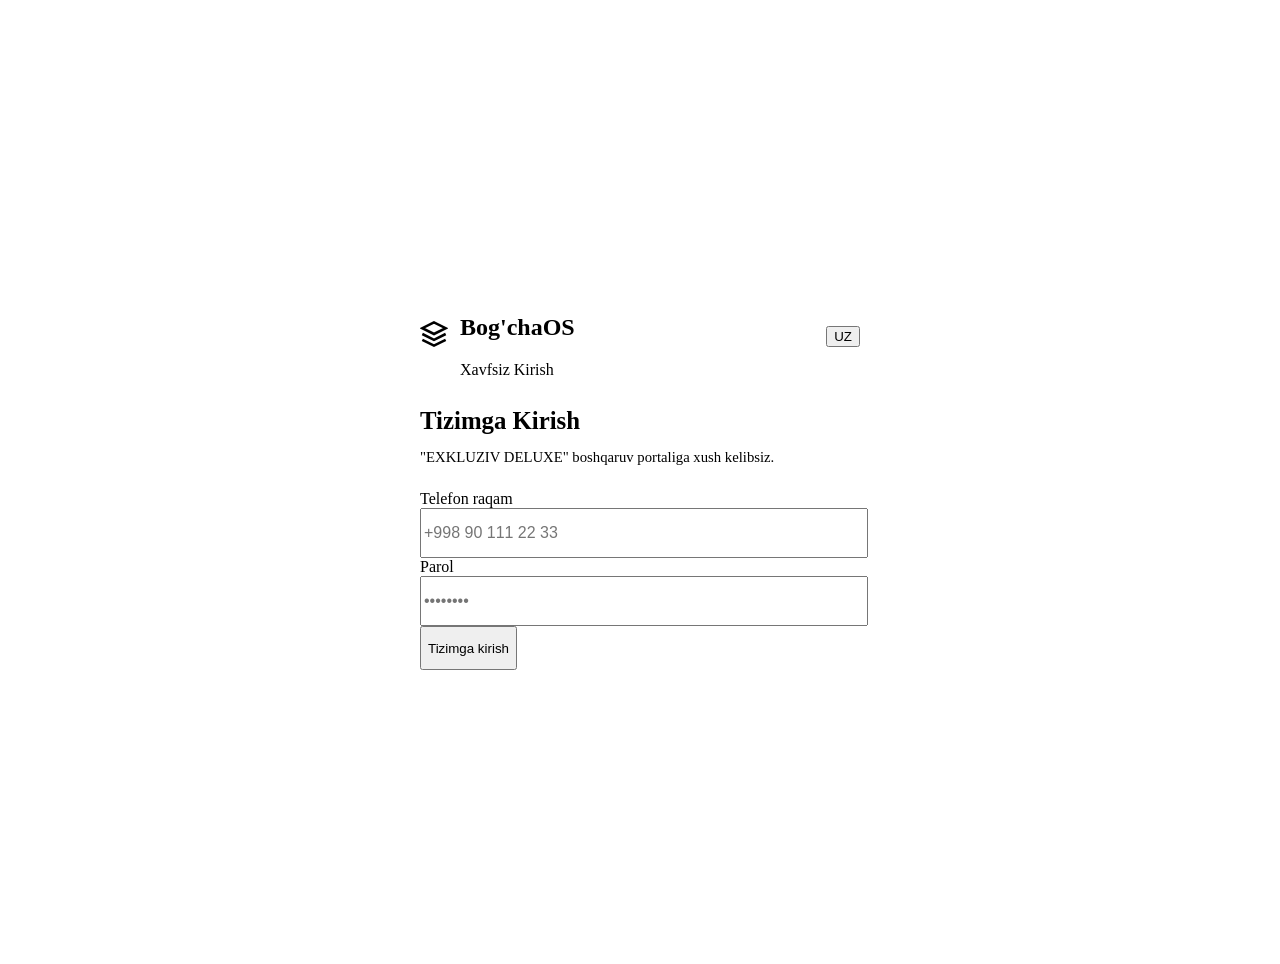
==== frontend/login.html @ 359c0be7 "Deploy to Render: serve dashboard from the API, same-origin API base Co-Authored-By: Claude Opus 5.5" ====
<!DOCTYPE html>
<html lang="uz" data-theme="light">
<head>
  <meta charset="UTF-8">
  <meta name="viewport" content="width=device-width, initial-scale=1.0">
  <title>Kirish — Bog'chaOS Enterprise</title>
  <link rel="preconnect" href="https://fonts.googleapis.com">
  <link rel="preconnect" href="https://fonts.gstatic.com" crossorigin>
  <link href="https://fonts.googleapis.com/css2?family=Golos+Text:wght@400;500;600;700&display=swap" rel="stylesheet">
  <link rel="stylesheet" href="styles.css?v=20261029e">
  <script>try { const t = localStorage.getItem('bogcha_theme'); if (t) document.documentElement.setAttribute('data-theme', t); } catch (e) {}</script>
  <style>
    .auth-page {
      min-height: 100vh;
      min-height: 100dvh;
      display: flex;
      align-items: center;
      justify-content: center;
      padding: 24px 16px;
      background: var(--bg-app);
    }
    .auth-card {
      width: 100%;
      max-width: 440px;
      background: var(--bg-card);
      border: 1px solid var(--border-subtle);
      border-radius: var(--radius-xl);
      padding: 36px 32px;
      box-shadow: var(--shadow-md);
      animation: fadeIn 0.3s ease;
    }
    .auth-logo {
      display: flex;
      align-items: center;
      gap: 12px;
      margin-bottom: 28px;
    }
    .auth-logo .logo-text h2 { color: var(--text-primary); }
    .auth-logo .logo-text h2 span { color: var(--text-secondary); }
    .auth-logo .badge-saas { color: var(--text-secondary); }
    .auth-header {
      margin-bottom: 24px;
    }
    .auth-header h1 {
      font-size: 1.55rem;
      margin-bottom: 6px;
    }
    .auth-header p {
      color: var(--text-secondary);
      font-size: 0.92rem;
    }
    .auth-page .custom-input { width: 100%; min-height: 44px; font-size: 16px; }
    .auth-page .btn { justify-content: center; min-height: 44px; }
  </style>
</head>
<body class="auth-page">

  <div class="auth-card">
    <div class="auth-logo">
      <div class="logo-icon">
        <svg width="28" height="28" viewBox="0 0 24 24" fill="none" stroke="currentColor" stroke-width="2.2">
          <path d="M12 2L2 7l10 5 10-5-10-5zM2 17l10 5 10-5M2 12l10 5 10-5"/>
        </svg>
      </div>
      <div class="logo-text">
        <h2>Bog'cha<span>OS</span></h2>
        <span class="badge-saas" data-i18n="login.secureAccess">Xavfsiz Kirish</span>
      </div>
      <button class="icon-button lang-toggle" id="langToggle" title="Tilni almashtirish" data-i18n-title="topbar.lang.title" style="margin-left:auto;">
        <span id="langToggleLabel">UZ</span>
      </button>
    </div>

    <div class="auth-header">
      <h1 data-i18n="login.heading">Tizimga Kirish</h1>
      <p id="authSubtitle" data-i18n="login.subtitle">"EXKLUZIV DELUXE" boshqaruv portaliga xush kelibsiz.</p>
    </div>

    <form id="passwordLoginForm" onsubmit="handlePasswordLogin(event)">
      <div class="form-group">
        <label for="loginPhone" data-i18n="login.phoneLabel">Telefon raqam</label>
        <input type="tel" id="loginPhone" required class="custom-input" placeholder="+998 90 111 22 33" autocomplete="username">
      </div>

      <div class="form-group">
        <label for="loginPassword" data-i18n="login.passwordLabel">Parol</label>
        <input type="password" id="loginPassword" required class="custom-input" placeholder="••••••••" autocomplete="current-password">
      </div>

      <button type="submit" class="btn btn-primary w-100 mt-4" id="loginSubmitBtn" data-i18n="login.submit">
        Tizimga kirish
      </button>
    </form>

  </div>

  <div class="toast-container" id="toastContainer"></div>

  <script src="i18n.js?v=20261029e"></script>
  <script>
    const API_BASE = location.port === '4321' || location.protocol === 'file:' ? 'http://127.0.0.1:8000/api/v1' : '/api/v1';

    async function handlePasswordLogin(e) {
      e.preventDefault();
      const phone = document.getElementById('loginPhone').value.trim();
      const password = document.getElementById('loginPassword').value.trim();
      const btn = document.getElementById('loginSubmitBtn');
      btn.innerText = t('login.checking');

      try {
        const res = await fetch(`${API_BASE}/auth/login`, {
          method: 'POST',
          headers: { 'Content-Type': 'application/json' },
          body: JSON.stringify({ phone, password })
        });
        const data = await res.json();

        if (res.ok && data.success) {
          localStorage.setItem('bogcha_user', JSON.stringify(data.user));
          localStorage.setItem('bogcha_token', data.token);
          showToast(t('login.welcome', { name: data.user.name }), 'success');
          setTimeout(() => {
            window.location.href = `index.html?t=${Date.now()}`;
          }, 800);
        } else {
          showToast(data.detail || t('login.failed'), 'warning');
          btn.innerText = t('login.submit');
        }
      } catch (err) {
        showToast(t('login.networkError'), 'warning');
        btn.innerText = t('login.submit');
      }
    }

    function showToast(message, type = 'info') {
      const container = document.getElementById('toastContainer');
      const toast = document.createElement('div');
      toast.className = `toast toast-${type}`;
      const text = document.createElement('span');
      text.textContent = message;
      toast.appendChild(text);
      container.appendChild(toast);
      setTimeout(() => toast.remove(), 4000);
    }

    function updateLangToggleLabel() {
      const label = document.getElementById('langToggleLabel');
      if (label) label.textContent = getLang() === 'uz' ? 'RU' : 'UZ';
    }

    document.addEventListener('DOMContentLoaded', () => {
      applyTranslations(document);
      updateLangToggleLabel();
      document.getElementById('langToggle')?.addEventListener('click', () => {
        setLang(getLang() === 'uz' ? 'ru' : 'uz');
        applyTranslations(document);
        updateLangToggleLabel();
      });
    });
  </script>
</body>
</html>
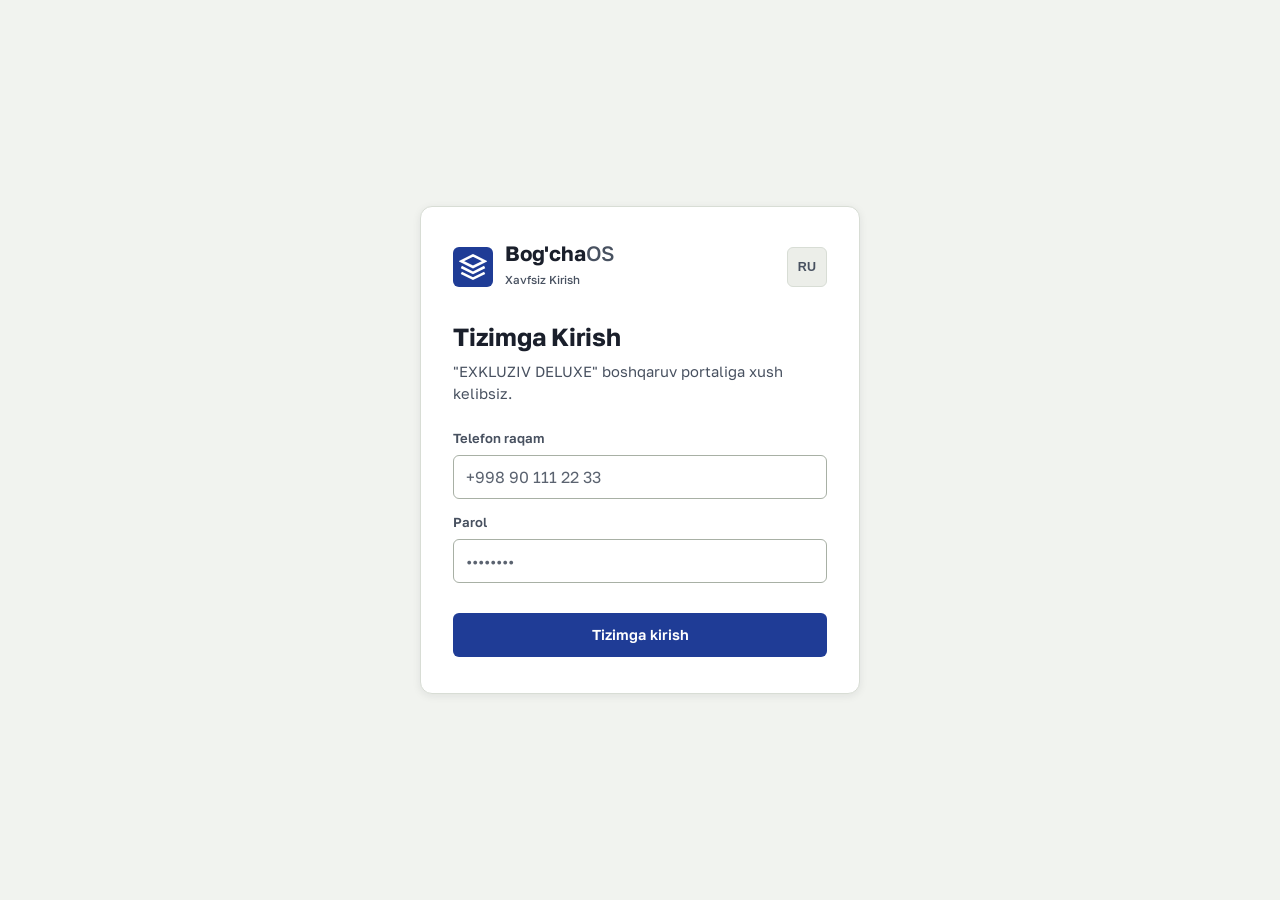
==== commit 64ee0d11: "Bring in upstream: super admin can delete a group (code only, no database backup) Co-Authored-By: Cl" ====
--- a/frontend/login.html
+++ b/frontend/login.html
@@ -7,7 +7,7 @@
   <link rel="preconnect" href="https://fonts.googleapis.com">
   <link rel="preconnect" href="https://fonts.gstatic.com" crossorigin>
   <link href="https://fonts.googleapis.com/css2?family=Golos+Text:wght@400;500;600;700&display=swap" rel="stylesheet">
-  <link rel="stylesheet" href="styles.css?v=20261029e">
+  <link rel="stylesheet" href="styles.css?v=20261031b">
   <script>try { const t = localStorage.getItem('bogcha_theme'); if (t) document.documentElement.setAttribute('data-theme', t); } catch (e) {}</script>
   <style>
     .auth-page {
@@ -96,7 +96,7 @@
 
   <div class="toast-container" id="toastContainer"></div>
 
-  <script src="i18n.js?v=20261029e"></script>
+  <script src="i18n.js?v=20261031b"></script>
   <script>
     const API_BASE = location.port === '4321' || location.protocol === 'file:' ? 'http://127.0.0.1:8000/api/v1' : '/api/v1';
 
--- a/frontend/styles.css
+++ b/frontend/styles.css
@@ -0,0 +1,2845 @@
+/* ============================================================================
+   Bog'chaOS — Class register (sinf jurnali)
+   Green cloth cover, white pages, blue-black ink, red pencil for problems.
+   ============================================================================ */
+
+:root {
+  --bg-app: #f1f3ef;
+  --bg-sidebar: #ffffff;
+  --bg-topbar: #ffffff;
+  --bg-card: #ffffff;
+  --bg-card-hover: #f7f8f5;
+  --bg-card-glass: #ffffff;
+  --bg-surface: #eceee9;
+  --bg-input: #ffffff;
+
+  --border-subtle: #d8ddd5;
+  --border-strong: #a8b0a5;
+  --border-focus: #1f3c96;
+  --border-highlight: #a8b0a5;
+
+  --text-primary: #1a1f2b;
+  --text-secondary: #485160;
+  --text-muted: #5b6370;
+
+  /* Sidebar: a plain white page with hairline rules */
+  --sidebar-text: #1a1f2b;
+  --sidebar-muted: #485160;
+  --sidebar-hover: #f1f3ef;
+  --sidebar-rule: #d8ddd5;
+
+  /* Ink and pencil */
+  --color-primary: #1f3c96;
+  --color-primary-hover: #182f78;
+  --color-primary-rgb: 31, 60, 150;
+  --on-primary: #ffffff;
+  /* Solid action fills stay deep ink in both themes; --color-primary is for text and lines. */
+  --fill-primary: #1f3c96;
+  --fill-primary-hover: #182f78;
+  --on-fill: #ffffff;
+
+  --color-emerald: #1c7a4a;
+  --color-emerald-bg: #e2f0e7;
+
+  --color-amber: #9a5800;
+  --color-amber-bg: #f8ecd6;
+
+  --color-rose: #c0262d;
+  --color-rose-bg: #fae4e4;
+
+  --color-indigo: #1f3c96;
+  --color-indigo-bg: #e4e9f5;
+
+  --color-late: #6a3d9a;
+  --color-late-bg: #eee6f6;
+
+  --shadow-sm: 0 1px 2px rgba(26, 31, 43, 0.06);
+  --shadow-md: 0 2px 8px rgba(26, 31, 43, 0.08);
+  --shadow-lg: 0 16px 40px rgba(26, 31, 43, 0.18);
+  --shadow-glow: none;
+
+  --radius-sm: 4px;
+  --radius-md: 6px;
+  --radius-lg: 8px;
+  --radius-xl: 12px;
+  --radius-full: 9999px;
+
+  --transition-fast: 0.16s cubic-bezier(0.22, 1, 0.36, 1);
+  --transition-normal: 0.26s cubic-bezier(0.22, 1, 0.36, 1);
+
+  --font-ui: 'Golos Text', -apple-system, 'Segoe UI', Roboto, sans-serif;
+  color-scheme: light;
+}
+
+/* The register at night */
+[data-theme="dark"] {
+  --bg-app: #0f1411;
+  --bg-sidebar: #151b17;
+  --bg-topbar: #151b17;
+  --bg-card: #171e1a;
+  --bg-card-hover: #1c2420;
+  --bg-card-glass: #171e1a;
+  --bg-surface: #202925;
+  --bg-input: #131915;
+
+  --border-subtle: #2b3530;
+  --border-strong: #4a564f;
+  --border-focus: #9db2f2;
+  --border-highlight: #4a564f;
+
+  --text-primary: #e8ece7;
+  --text-secondary: #aeb8b0;
+  --text-muted: #8e9891;
+
+  --sidebar-text: #e8ece7;
+  --sidebar-muted: #aeb8b0;
+  --sidebar-hover: #1c2420;
+  --sidebar-rule: #2b3530;
+
+  --color-primary: #9db2f2;
+  --color-primary-hover: #b6c6f6;
+  --color-primary-rgb: 157, 178, 242;
+  --on-primary: #0e1630;
+  --fill-primary: #2c4aa8;
+  --fill-primary-hover: #3756b8;
+  --on-fill: #ffffff;
+
+  --color-emerald: #5cc794;
+  --color-emerald-bg: rgba(92, 199, 148, 0.14);
+  --color-amber: #e6a84a;
+  --color-amber-bg: rgba(230, 168, 74, 0.14);
+  --color-rose: #f07479;
+  --color-rose-bg: rgba(240, 116, 121, 0.14);
+  --color-indigo: #9db2f2;
+  --color-indigo-bg: rgba(157, 178, 242, 0.14);
+  --color-late: #c2a0ea;
+  --color-late-bg: rgba(194, 160, 234, 0.14);
+
+  --shadow-sm: none;
+  --shadow-md: 0 2px 8px rgba(0, 0, 0, 0.35);
+  --shadow-lg: 0 16px 40px rgba(0, 0, 0, 0.55);
+  color-scheme: dark;
+}
+
+/* Base Reset */
+*, *::before, *::after {
+  box-sizing: border-box;
+  margin: 0;
+  padding: 0;
+}
+
+body {
+  font-family: var(--font-ui);
+  background-color: var(--bg-app);
+  color: var(--text-primary);
+  line-height: 1.5;
+  -webkit-font-smoothing: antialiased;
+  overflow-x: hidden;
+  font-variant-numeric: tabular-nums;
+}
+
+::selection { background: var(--color-indigo-bg); color: var(--text-primary); }
+
+/* Components set their own display; the hidden attribute must still win. */
+[hidden] { display: none !important; }
+
+h1, h2, h3, h4, h5, h6 {
+  font-family: var(--font-ui);
+  font-weight: 700;
+  color: var(--text-primary);
+  letter-spacing: -0.01em;
+  text-wrap: balance;
+}
+
+/* ============================================================================
+   App Layout
+   ============================================================================ */
+
+.app-layout {
+  display: flex;
+  min-height: 100vh;
+}
+
+/* ============================================================================
+   Sidebar
+   ============================================================================ */
+
+.sidebar {
+  width: 264px;
+  flex-shrink: 0;
+  background-color: var(--bg-sidebar);
+  color: var(--sidebar-text);
+  border-right: 1px solid var(--sidebar-rule);
+  display: flex;
+  flex-direction: column;
+  position: sticky;
+  top: 0;
+  height: 100vh;
+  z-index: 50;
+  transition: background-color var(--transition-normal), border-color var(--transition-normal);
+}
+
+.sidebar-header {
+  padding: 24px 20px 16px;
+}
+
+.brand-logo {
+  display: flex;
+  align-items: center;
+  gap: 12px;
+}
+
+.logo-icon {
+  width: 40px;
+  height: 40px;
+  border-radius: var(--radius-md);
+  background: var(--fill-primary);
+  color: var(--on-fill);
+  display: flex;
+  align-items: center;
+  justify-content: center;
+}
+
+.logo-text h2 {
+  font-size: 1.3rem;
+  line-height: 1.1;
+  color: var(--sidebar-text);
+}
+
+.logo-text h2 span {
+  color: var(--sidebar-muted);
+  font-weight: 500;
+}
+
+.badge-saas {
+  display: inline-block;
+  font-size: 0.72rem;
+  font-weight: 500;
+  color: var(--sidebar-muted);
+  margin-top: 2px;
+}
+
+/* Tenant Card */
+.tenant-card {
+  margin: 4px 16px 12px;
+  padding: 12px 0;
+  border-top: 1px solid var(--sidebar-rule);
+  border-bottom: 1px solid var(--sidebar-rule);
+  display: flex;
+  align-items: center;
+  gap: 12px;
+}
+
+.tenant-details .tenant-name { color: var(--sidebar-text); font-size: 0.85rem; font-weight: 600; white-space: nowrap; overflow: hidden; text-overflow: ellipsis; max-width: 160px; }
+
+.tenant-avatar {
+  width: 36px;
+  height: 36px;
+  border-radius: var(--radius-sm);
+  background: var(--sidebar-hover);
+  border: 1px solid var(--sidebar-rule);
+  color: var(--sidebar-text);
+  font-weight: 700;
+  font-size: 0.85rem;
+  display: flex;
+  align-items: center;
+  justify-content: center;
+}
+
+.tenant-details h4 {
+  font-size: 0.85rem;
+  font-weight: 600;
+  white-space: nowrap;
+  overflow: hidden;
+  text-overflow: ellipsis;
+  max-width: 140px;
+}
+
+.tenant-badge {
+  display: flex;
+  align-items: center;
+  gap: 6px;
+  font-size: 0.75rem;
+  color: var(--sidebar-muted);
+  font-weight: 500;
+}
+
+.pulse-dot {
+  width: 6px;
+  height: 6px;
+  background: var(--color-emerald);
+  border-radius: 50%;
+}
+
+/* Sidebar Nav */
+.sidebar-nav {
+  padding: 8px 12px;
+  flex: 1;
+  overflow-y: auto;
+  display: flex;
+  flex-direction: column;
+  gap: 4px;
+}
+
+.nav-item {
+  display: flex;
+  align-items: center;
+  gap: 12px;
+  min-height: 44px;
+  padding: 10px 12px;
+  border-radius: var(--radius-md);
+  border: none;
+  background: transparent;
+  color: var(--sidebar-muted);
+  font-family: inherit;
+  font-size: 0.92rem;
+  font-weight: 500;
+  cursor: pointer;
+  width: 100%;
+  text-align: left;
+  transition: background-color var(--transition-fast), color var(--transition-fast);
+  position: relative;
+}
+
+.nav-item:hover {
+  background: var(--sidebar-hover);
+  color: var(--sidebar-text);
+}
+
+.nav-item.active {
+  background: var(--color-indigo-bg);
+  color: var(--color-primary);
+  font-weight: 600;
+}
+
+.nav-counter {
+  margin-left: auto;
+  font-size: 0.75rem;
+  font-weight: 600;
+  color: inherit;
+  opacity: 0.8;
+}
+
+.nav-status-badge {
+  margin-left: auto;
+  width: 8px;
+  height: 8px;
+  border-radius: 50%;
+  background: var(--color-emerald);
+  font-size: 0;
+}
+
+.nav-item.active .nav-status-badge { background: var(--color-emerald); }
+
+/* Sidebar Footer */
+.sidebar-footer {
+  padding: 16px;
+  border-top: 1px solid var(--sidebar-rule);
+}
+
+.user-name { color: var(--sidebar-text); }
+.user-role { color: var(--sidebar-muted); }
+.sidebar-footer .icon-button { background: transparent; border-color: var(--sidebar-rule); color: var(--sidebar-muted); }
+.sidebar-footer .icon-button:hover { background: var(--sidebar-hover); color: var(--sidebar-text); border-color: var(--sidebar-rule); }
+
+.user-profile {
+  display: flex;
+  align-items: center;
+  gap: 12px;
+}
+
+.user-avatar {
+  width: 36px;
+  height: 36px;
+  border-radius: 50%;
+  background: var(--color-indigo-bg);
+  color: var(--color-primary);
+  font-size: 0.8rem;
+  font-weight: 700;
+  display: flex;
+  align-items: center;
+  justify-content: center;
+}
+
+.user-info {
+  flex: 1;
+  overflow: hidden;
+}
+
+.user-name {
+  display: block;
+  font-size: 0.85rem;
+  font-weight: 600;
+  white-space: nowrap;
+  overflow: hidden;
+  text-overflow: ellipsis;
+}
+
+.user-role {
+  display: block;
+  font-size: 0.75rem;
+}
+
+/* ============================================================================
+   Main Content Area & Topbar
+   ============================================================================ */
+
+.main-content {
+  flex: 1;
+  display: flex;
+  flex-direction: column;
+  min-width: 0;
+}
+
+.topbar {
+  height: 64px;
+  padding: 0 32px;
+  background: var(--bg-topbar);
+  border-bottom: 1px solid var(--border-subtle);
+  display: flex;
+  align-items: center;
+  justify-content: space-between;
+  position: sticky;
+  top: 0;
+  z-index: 40;
+}
+
+.search-box {
+  display: flex;
+  align-items: center;
+  gap: 10px;
+  background: var(--bg-input);
+  border: 1px solid var(--border-subtle);
+  border-radius: var(--radius-full);
+  padding: 8px 18px;
+  width: 340px;
+  transition: all var(--transition-fast);
+}
+
+.search-box:focus-within {
+  border-color: var(--border-focus);
+}
+
+.search-box svg {
+  color: var(--text-muted);
+}
+
+.search-box input {
+  background: transparent;
+  border: none;
+  color: var(--text-primary);
+  font-family: inherit;
+  font-size: 0.88rem;
+  width: 100%;
+  outline: none;
+}
+
+.search-box input::placeholder {
+  color: var(--text-muted);
+}
+
+.topbar-right {
+  display: flex;
+  align-items: center;
+  gap: 16px;
+}
+
+.live-clock {
+  display: flex;
+  flex-direction: column;
+  align-items: flex-end;
+  font-size: 0.75rem;
+  color: var(--text-secondary);
+  border-right: 1px solid var(--border-subtle);
+  padding-right: 16px;
+}
+
+.clock-time {
+  font-weight: 600;
+  color: var(--text-primary);
+  font-size: 0.95rem;
+}
+
+.icon-button {
+  width: 40px;
+  height: 40px;
+  border-radius: var(--radius-md);
+  border: 1px solid var(--border-subtle);
+  background: var(--bg-surface);
+  color: var(--text-secondary);
+  display: flex;
+  align-items: center;
+  justify-content: center;
+  cursor: pointer;
+  transition: all var(--transition-fast);
+  position: relative;
+}
+
+.icon-button:hover {
+  background: var(--bg-card-hover);
+  color: var(--text-primary);
+  border-color: var(--border-strong);
+}
+
+.lang-toggle {
+  font-size: 0.78rem;
+  font-weight: 700;
+  letter-spacing: 0.02em;
+}
+
+.theme-toggle .sun-icon {
+  display: none;
+}
+
+[data-theme="dark"] .theme-toggle .sun-icon {
+  display: block;
+}
+
+[data-theme="dark"] .theme-toggle .moon-icon {
+  display: none;
+}
+
+.notification-badge {
+  position: absolute;
+  top: -4px;
+  right: -4px;
+  background: var(--color-rose);
+  color: white;
+  font-size: 0.65rem;
+  font-weight: 700;
+  width: 18px;
+  height: 18px;
+  border-radius: 50%;
+  display: flex;
+  align-items: center;
+  justify-content: center;
+}
+
+/* ============================================================================
+   Content Container & Panels
+   ============================================================================ */
+
+.content-container {
+  padding: 32px;
+  flex: 1;
+}
+
+.tab-panel {
+  display: none;
+  animation: fadeIn 0.3s cubic-bezier(0.16, 1, 0.3, 1) forwards;
+}
+
+.tab-panel.active {
+  display: block;
+}
+
+@keyframes fadeIn {
+  from { opacity: 0; transform: translateY(8px); }
+  to { opacity: 1; transform: translateY(0); }
+}
+
+.panel-header {
+  display: flex;
+  align-items: center;
+  justify-content: space-between;
+  margin-bottom: 28px;
+}
+
+.panel-title {
+  font-size: 1.6rem;
+  font-weight: 700;
+  line-height: 1.2;
+}
+
+.panel-subtitle {
+  color: var(--text-secondary);
+  font-size: 0.95rem;
+  margin-top: 4px;
+  max-width: 68ch;
+}
+
+.header-actions {
+  display: flex;
+  align-items: center;
+  gap: 12px;
+}
+
+/* ============================================================================
+   Buttons & Controls
+   ============================================================================ */
+
+.btn {
+  display: inline-flex;
+  align-items: center;
+  gap: 8px;
+  min-height: 40px;
+  padding: 9px 18px;
+  border-radius: var(--radius-md);
+  font-family: inherit;
+  font-size: 0.9rem;
+  font-weight: 600;
+  cursor: pointer;
+  border: 1px solid transparent;
+  transition: background-color var(--transition-fast), border-color var(--transition-fast), color var(--transition-fast);
+  white-space: nowrap;
+}
+
+.btn:disabled { opacity: 0.55; cursor: not-allowed; }
+
+.btn-primary {
+  background: var(--fill-primary);
+  color: var(--on-fill);
+}
+
+.btn-primary:hover:not(:disabled) {
+  background: var(--fill-primary-hover);
+}
+
+.btn-secondary {
+  background: var(--bg-card);
+  color: var(--text-primary);
+  border-color: var(--border-strong);
+}
+
+.btn-secondary:hover:not(:disabled) {
+  background: var(--bg-surface);
+}
+
+.btn-success {
+  background: var(--color-emerald);
+  color: #ffffff;
+}
+
+.btn-success:hover:not(:disabled) { background: #166340; }
+[data-theme="dark"] .btn-success { color: #0b1f14; }
+[data-theme="dark"] .btn-success:hover:not(:disabled) { background: #7ad6aa; }
+
+.btn-danger {
+  background: var(--bg-card);
+  color: var(--color-rose);
+  border-color: currentColor;
+}
+
+.btn-danger:hover:not(:disabled) { background: var(--color-rose-bg); }
+
+.btn-sm {
+  min-height: 32px;
+  padding: 5px 12px;
+  font-size: 0.82rem;
+}
+
+.custom-select, .custom-input {
+  background: var(--bg-input);
+  border: 1px solid var(--border-strong);
+  color: var(--text-primary);
+  min-height: 40px;
+  padding: 8px 12px;
+  border-radius: var(--radius-md);
+  font-family: inherit;
+  font-size: 0.9rem;
+  outline: none;
+  transition: border-color var(--transition-fast);
+}
+
+.custom-input::placeholder, .search-box input::placeholder, .input-search::placeholder { color: var(--text-muted); }
+
+.custom-select:focus, .custom-input:focus {
+  border-color: var(--border-focus);
+  outline: 2px solid var(--color-indigo-bg);
+  outline-offset: 0;
+}
+
+/* ============================================================================
+   KPI Stat Cards
+   ============================================================================ */
+
+/* Summary figures read as one ruled register line, not separate tiles. */
+.stats-grid {
+  display: grid;
+  grid-template-columns: repeat(auto-fit, minmax(200px, 1fr));
+  margin-bottom: 28px;
+  border-top: 1px solid var(--border-strong);
+  border-bottom: 1px solid var(--border-subtle);
+}
+
+.stat-card {
+  padding: 16px 20px 16px 0;
+  display: flex;
+  align-items: flex-start;
+  gap: 14px;
+  position: relative;
+}
+
+.stat-card + .stat-card { padding-left: 20px; box-shadow: -1px 0 0 var(--border-subtle); }
+
+.stats-grid .stat-icon-wrapper { display: none; }
+
+.stat-icon-wrapper {
+  width: 40px;
+  height: 40px;
+  border-radius: var(--radius-md);
+  display: flex;
+  align-items: center;
+  justify-content: center;
+  flex-shrink: 0;
+}
+
+.color-indigo { background: var(--color-indigo-bg); color: var(--color-indigo); }
+.color-emerald { background: var(--color-emerald-bg); color: var(--color-emerald); }
+.color-amber { background: var(--color-amber-bg); color: var(--color-amber); }
+.color-rose { background: var(--color-rose-bg); color: var(--color-rose); }
+
+.stat-info {
+  display: flex;
+  flex-direction: column;
+}
+
+.stat-label {
+  font-size: 0.85rem;
+  color: var(--text-secondary);
+  font-weight: 500;
+}
+
+.stat-value {
+  font-size: clamp(1.2rem, 1.5vw, 1.5rem);
+  white-space: nowrap;
+  font-weight: 700;
+  margin: 2px 0 4px;
+  letter-spacing: -0.01em;
+}
+
+.stat-trend {
+  font-size: 0.78rem;
+  font-weight: 600;
+}
+
+.stat-trend.positive { color: var(--color-emerald); }
+.stat-trend.negative { color: var(--color-rose); }
+
+/* ============================================================================
+   Cards & Grids
+   ============================================================================ */
+
+.card {
+  background: var(--bg-card);
+  border: 1px solid var(--border-subtle);
+  border-radius: var(--radius-lg);
+  padding: 24px;
+}
+
+.glass-card {
+  background: var(--bg-card);
+  border: 1px solid var(--border-subtle);
+}
+
+.card.no-padding {
+  padding: 8px;
+  overflow: hidden;
+}
+
+.card.no-padding .table-responsive { border-radius: var(--radius-md); }
+
+.card-header {
+  display: flex;
+  align-items: center;
+  justify-content: space-between;
+  margin-bottom: 20px;
+}
+
+.card-header.border-bottom {
+  padding: 20px 24px;
+  margin-bottom: 0;
+  border-bottom: 1px solid var(--border-subtle);
+}
+
+.card-title {
+  font-size: 1.15rem;
+  font-weight: 700;
+}
+
+.card-subtitle {
+  font-size: 0.82rem;
+  color: var(--text-secondary);
+  display: block;
+  margin-top: 2px;
+}
+
+.dashboard-grid-2 {
+  display: grid;
+  grid-template-columns: 1.5fr 1fr;
+  gap: 24px;
+  margin-bottom: 28px;
+  align-items: start;
+}
+
+/* Custom CSS Bar Chart */
+.chart-wrapper {
+  padding-top: 10px;
+}
+
+.custom-bar-chart {
+  display: flex;
+  align-items: flex-end;
+  justify-content: space-between;
+  height: 200px;
+  padding: 20px 10px 0;
+  border-bottom: 1px solid var(--border-subtle);
+  gap: 16px;
+}
+
+.bar-column {
+  display: flex;
+  flex-direction: column;
+  align-items: center;
+  flex: 1;
+  height: 100%;
+  justify-content: flex-end;
+  gap: 8px;
+}
+
+.bar-pill {
+  width: 100%;
+  max-width: 6px;
+  border-radius: 3px 3px 0 0;
+  background: var(--color-primary);
+  transition: background-color var(--transition-fast);
+  position: relative;
+}
+
+.bar-pill:hover {
+  background: var(--color-primary-hover);
+}
+
+/* Values are always printed: touch screens have no hover. */
+.bar-pill::before {
+  content: attr(data-percent);
+  position: absolute;
+  top: -22px;
+  left: 50%;
+  transform: translateX(-50%);
+  font-size: 0.75rem;
+  font-weight: 600;
+  color: var(--text-secondary);
+  white-space: nowrap;
+}
+
+.bar-label {
+  font-size: 0.8rem;
+  color: var(--text-secondary);
+  font-weight: 500;
+}
+
+/* Activity Feed */
+.activity-feed {
+  display: flex;
+  flex-direction: column;
+  gap: 16px;
+}
+
+.activity-item {
+  display: flex;
+  align-items: flex-start;
+  gap: 12px;
+  font-size: 0.85rem;
+}
+
+.activity-icon {
+  width: 28px;
+  height: 28px;
+  border-radius: 50%;
+  display: flex;
+  align-items: center;
+  justify-content: center;
+  font-size: 16px;
+  flex-shrink: 0;
+  background: var(--color-emerald-bg);
+  color: var(--color-emerald);
+}
+
+.activity-icon[data-mark="EVENT"] { background: var(--bg-surface); }
+.activity-dot { width: 6px; height: 6px; border-radius: 50%; background: var(--text-secondary); }
+.activity-icon[data-mark="ABSENT"] { background: var(--color-rose-bg); color: var(--color-rose); }
+.activity-icon[data-mark="EXCUSED"] { background: var(--color-amber-bg); color: var(--color-amber); }
+.activity-icon[data-mark="LATE"] { background: var(--color-late-bg); color: var(--color-late); }
+
+.activity-details p {
+  color: var(--text-primary);
+  font-weight: 500;
+}
+
+.activity-details small {
+  color: var(--text-muted);
+}
+
+.pulse-status {
+  font-size: 0.75rem;
+  font-weight: 600;
+  color: var(--color-emerald);
+  background: var(--color-emerald-bg);
+  padding: 3px 10px;
+  border-radius: var(--radius-full);
+  white-space: nowrap;
+}
+
+/* Groups Mini Grid */
+.section-title-wrap {
+  display: flex;
+  align-items: center;
+  gap: 12px;
+  margin-bottom: 16px;
+}
+
+.groups-mini-grid {
+  display: grid;
+  grid-template-columns: repeat(auto-fit, minmax(240px, 1fr));
+  gap: 18px;
+}
+
+.group-card {
+  background: var(--bg-card);
+  border: 1px solid var(--border-subtle);
+  border-radius: var(--radius-md);
+  padding: 16px;
+}
+
+.group-card-header {
+  display: flex;
+  align-items: center;
+  justify-content: space-between;
+  margin-bottom: 8px;
+}
+
+.group-name {
+  font-weight: 700;
+  font-size: 1rem;
+}
+
+.group-teacher {
+  font-size: 0.8rem;
+  color: var(--text-secondary);
+}
+
+.group-progress-wrap {
+  margin-top: 12px;
+}
+
+.group-progress-bar {
+  height: 6px;
+  background: var(--bg-surface);
+  border-radius: var(--radius-full);
+  overflow: hidden;
+  margin-top: 6px;
+}
+
+.group-progress-fill {
+  height: 100%;
+  background: var(--color-emerald);
+  border-radius: var(--radius-full);
+}
+
+/* ============================================================================
+   Tables
+   ============================================================================ */
+
+.table-responsive {
+  width: 100%;
+  overflow-x: auto;
+}
+
+.data-table {
+  width: 100%;
+  border-collapse: collapse;
+  text-align: left;
+  font-size: 0.88rem;
+}
+
+.data-table th {
+  padding: 12px 16px;
+  background: var(--bg-surface);
+  color: var(--text-secondary);
+  font-weight: 600;
+  font-size: 0.82rem;
+  border-bottom: 1px solid var(--border-strong);
+  white-space: nowrap;
+}
+
+.data-table td {
+  padding: 12px 16px;
+  border-bottom: 1px solid var(--border-subtle);
+  vertical-align: middle;
+}
+
+.data-table tbody tr {
+  transition: background-color var(--transition-fast);
+}
+
+/* Wide tables scroll inside their card, capped to the viewport so the horizontal
+   scrollbar is always on screen; the name column and the actions column stay put. */
+.table-responsive {
+  max-height: calc(100vh - 240px);
+  overflow: auto;
+  scrollbar-width: thin;
+  scrollbar-color: var(--border-strong) transparent;
+}
+.table-responsive .data-table thead th { position: sticky; top: 0; z-index: 3; }
+.table-responsive .data-table thead th:first-child { z-index: 4; }
+.table-responsive .data-table .col-actions {
+  position: sticky;
+  right: 0;
+  z-index: 2;
+  background: var(--bg-card);
+  box-shadow: -1px 0 0 var(--border-subtle);
+  white-space: nowrap;
+}
+.table-responsive .data-table th.col-actions { background: var(--bg-surface); z-index: 3; }
+.table-responsive .data-table th:first-child,
+.table-responsive .data-table td:first-child {
+  position: sticky;
+  left: 0;
+  z-index: 2;
+  background: var(--bg-card);
+  box-shadow: 1px 0 0 var(--border-subtle);
+}
+.table-responsive .data-table th:first-child { background: var(--bg-surface); }
+.data-table td:has(> .btn), .data-table td:has(.badge) { white-space: nowrap; }
+.doc-code, code {
+  font-family: var(--font-ui);
+  font-size: 0.85rem;
+  font-variant-numeric: tabular-nums;
+  white-space: nowrap;
+  color: var(--text-secondary);
+}
+
+.data-table td:has(> .btn[aria-label]) { white-space: nowrap; }
+.data-table td > .btn[aria-label] { min-height: 30px; width: 30px; padding: 0; justify-content: center; vertical-align: middle; }
+.tabel-grid-table td:last-child, .tabel-grid-table td:nth-last-child(2), .tabel-grid-table td:nth-last-child(3) { white-space: nowrap; }
+
+.tabel-cell-demo { font-size: 16px; }
+
+.data-table tbody tr:hover {
+  background-color: var(--bg-card-hover);
+}
+
+.child-cell {
+  display: flex;
+  align-items: center;
+  gap: 12px;
+}
+
+.child-avatar {
+  width: 38px;
+  height: 38px;
+  border-radius: 50%;
+  background: var(--color-indigo-bg);
+  color: var(--color-primary);
+  font-weight: 600;
+  display: flex;
+  align-items: center;
+  justify-content: center;
+  font-size: 0.85rem;
+  flex-shrink: 0;
+}
+
+.child-name {
+  font-weight: 600;
+  color: var(--text-primary);
+  display: block;
+}
+
+.badge {
+  display: inline-block;
+  padding: 3px 10px;
+  border-radius: var(--radius-full);
+  font-size: 0.75rem;
+  font-weight: 600;
+}
+
+.badge-emerald { background: var(--color-emerald-bg); color: var(--color-emerald); }
+.badge-rose { background: var(--color-rose-bg); color: var(--color-rose); }
+.badge-amber { background: var(--color-amber-bg); color: var(--color-amber); }
+.badge-indigo { background: var(--color-indigo-bg); color: var(--color-indigo); }
+
+/* Filter Bar */
+.filter-bar {
+  display: flex;
+  align-items: center;
+  justify-content: space-between;
+  margin-bottom: 20px;
+  gap: 16px;
+  flex-wrap: wrap;
+}
+
+.group-tabs {
+  display: flex;
+  gap: 8px;
+  background: var(--bg-card);
+  padding: 4px;
+  border-radius: var(--radius-md);
+  border: 1px solid var(--border-subtle);
+}
+
+.filter-tab {
+  min-height: 34px;
+  padding: 6px 14px;
+  border: none;
+  background: transparent;
+  color: var(--text-secondary);
+  font-family: inherit;
+  font-size: 0.88rem;
+  font-weight: 500;
+  border-radius: var(--radius-sm);
+  cursor: pointer;
+  transition: background-color var(--transition-fast), color var(--transition-fast);
+}
+
+.filter-tab:hover { color: var(--text-primary); background: var(--bg-surface); }
+
+.filter-tab.active {
+  background: var(--fill-primary);
+  color: var(--on-fill);
+  font-weight: 600;
+}
+
+.filter-inputs {
+  display: flex;
+  gap: 10px;
+}
+
+.input-search {
+  background: var(--bg-input);
+  border: 1px solid var(--border-strong);
+  color: var(--text-primary);
+  min-height: 40px;
+  padding: 8px 12px;
+  border-radius: var(--radius-md);
+  outline: none;
+  font-family: inherit;
+  font-size: 0.9rem;
+}
+
+.input-search:focus { border-color: var(--border-focus); }
+
+/* ============================================================================
+   Attendance Section
+   ============================================================================ */
+
+/* Filled mark colours stay dark in both themes so white labels pass 4.5:1. */
+.tab-panel {
+  --att-present: #1c7a4a;
+  --att-absent: #c0262d;
+  --att-excused: #9a5800;
+  --att-late: #6a3d9a;
+}
+
+.mark {
+  width: 1em;
+  height: 1em;
+  flex-shrink: 0;
+  stroke: currentColor;
+  fill: none;
+  stroke-width: 2.4;
+  stroke-linecap: round;
+  stroke-linejoin: round;
+}
+
+.att-controls {
+  display: grid;
+  grid-template-columns: 1fr;
+  gap: 12px;
+  margin-bottom: 16px;
+}
+
+.att-field {
+  display: flex;
+  flex-direction: column;
+  gap: 6px;
+  min-width: 0;
+}
+
+.att-field > span {
+  font-size: 0.85rem;
+  font-weight: 600;
+  color: var(--text-secondary);
+}
+
+.att-field .custom-select,
+.att-field .custom-input {
+  width: 100%;
+  min-height: 48px;
+  font-size: 1rem;
+}
+
+.att-summary {
+  display: flex;
+  flex-wrap: wrap;
+  align-items: center;
+  justify-content: space-between;
+  gap: 10px 16px;
+  padding: 14px 16px;
+  margin-bottom: 16px;
+  background: var(--bg-card);
+  border: 1px solid var(--border-subtle);
+  border-radius: var(--radius-md);
+}
+
+.att-progress {
+  font-size: 0.95rem;
+  color: var(--text-secondary);
+}
+
+.att-progress b {
+  font-size: 1.5rem;
+  color: var(--text-primary);
+  font-variant-numeric: tabular-nums;
+}
+
+.att-tally {
+  list-style: none;
+  display: flex;
+  flex-wrap: wrap;
+  gap: 6px;
+}
+
+.att-tally li {
+  display: inline-flex;
+  align-items: center;
+  gap: 6px;
+  font-size: 0.88rem;
+  font-weight: 600;
+  padding: 4px 10px 4px 8px;
+  border-radius: var(--radius-full);
+  font-variant-numeric: tabular-nums;
+}
+
+.att-tally .tally-present { background: var(--color-emerald-bg); color: var(--color-emerald); }
+.att-tally .tally-absent { background: var(--color-rose-bg); color: var(--color-rose); }
+.att-tally .tally-excused { background: var(--color-amber-bg); color: var(--color-amber); }
+.att-tally .tally-late { background: var(--color-late-bg); color: var(--color-late); }
+
+.att-readonly-note {
+  margin-bottom: 16px;
+  padding: 12px 16px;
+  border-radius: var(--radius-md);
+  background: var(--color-amber-bg);
+  color: var(--text-primary);
+  font-size: 0.9rem;
+}
+
+.attendance-list {
+  display: grid;
+  grid-template-columns: 1fr;
+  gap: 12px;
+}
+
+.att-row {
+  position: relative;
+  overflow: hidden;
+  background: var(--bg-card);
+  border: 1px solid var(--border-subtle);
+  border-radius: var(--radius-lg);
+  padding: 14px;
+  display: flex;
+  flex-direction: column;
+  gap: 12px;
+  transition: background-color var(--transition-fast), border-color var(--transition-fast);
+}
+
+.att-row[data-status="present"] { border-color: color-mix(in srgb, var(--color-emerald) 40%, var(--border-subtle)); }
+.att-row[data-status="absent"] { border-color: color-mix(in srgb, var(--color-rose) 40%, var(--border-subtle)); }
+.att-row[data-status="excused"] { border-color: color-mix(in srgb, var(--color-amber) 40%, var(--border-subtle)); }
+.att-row[data-status="late"] { border-color: color-mix(in srgb, var(--color-late) 40%, var(--border-subtle)); }
+
+/* The mark column: one drawn register mark per child, always in the same place. */
+.att-mark {
+  width: 40px;
+  height: 40px;
+  border-radius: 50%;
+  display: flex;
+  align-items: center;
+  justify-content: center;
+  font-size: 22px;
+  flex-shrink: 0;
+  border: 1px dashed var(--border-strong);
+  color: var(--text-muted);
+}
+
+.att-row[data-status="present"] .att-mark { border: none; background: var(--color-emerald-bg); color: var(--color-emerald); }
+.att-row[data-status="absent"] .att-mark { border: none; background: var(--color-rose-bg); color: var(--color-rose); }
+.att-row[data-status="excused"] .att-mark { border: none; background: var(--color-amber-bg); color: var(--color-amber); }
+.att-row[data-status="late"] .att-mark { border: none; background: var(--color-late-bg); color: var(--color-late); }
+
+/* Countdown bar for the undo window before a mark is saved. */
+.att-row.is-pending::after {
+  content: '';
+  position: absolute;
+  left: 0;
+  bottom: 0;
+  height: 3px;
+  width: 100%;
+  background: var(--color-primary);
+  transform-origin: left;
+  animation: att-undo-drain var(--att-undo-ms, 5000ms) linear forwards;
+}
+
+@keyframes att-undo-drain {
+  from { transform: scaleX(1); }
+  to { transform: scaleX(0); }
+}
+
+.att-row-head {
+  display: flex;
+  align-items: center;
+  gap: 12px;
+  min-width: 0;
+}
+
+.att-info {
+  flex: 1;
+  min-width: 0;
+}
+
+.att-name {
+  font-size: 1rem;
+  font-weight: 700;
+  line-height: 1.3;
+  overflow-wrap: anywhere;
+}
+
+.att-meta {
+  display: block;
+  margin-top: 2px;
+  font-size: 0.88rem;
+  color: var(--text-secondary);
+}
+
+.att-row[data-status="present"] .att-meta { color: var(--color-emerald); }
+.att-row[data-status="absent"] .att-meta { color: var(--color-rose); }
+.att-row[data-status="excused"] .att-meta { color: var(--color-amber); }
+.att-row[data-status="late"] .att-meta { color: var(--color-late); }
+
+.att-sync {
+  display: flex;
+  flex-direction: column;
+  align-items: flex-end;
+  font-size: 0.8rem;
+  color: var(--text-secondary);
+  white-space: nowrap;
+  flex-shrink: 0;
+}
+
+.att-sync.is-error { color: var(--color-rose); }
+
+.att-link {
+  background: none;
+  border: none;
+  padding: 0 2px;
+  min-height: 32px;
+  font: inherit;
+  font-weight: 700;
+  color: var(--color-primary);
+  text-decoration: underline;
+  text-underline-offset: 3px;
+  cursor: pointer;
+}
+
+.att-choices {
+  display: grid;
+  grid-template-columns: 1fr 1fr;
+  gap: 8px;
+}
+
+.att-btn {
+  display: inline-flex;
+  align-items: center;
+  justify-content: center;
+  gap: 8px;
+  min-height: 48px;
+  padding: 10px 12px;
+  border-radius: var(--radius-md);
+  border: 1px solid var(--border-subtle);
+  background: var(--bg-surface);
+  color: var(--text-primary);
+  font-family: inherit;
+  font-size: 0.95rem;
+  font-weight: 700;
+  cursor: pointer;
+  touch-action: manipulation;
+  -webkit-tap-highlight-color: transparent;
+  transition: background-color var(--transition-fast), border-color var(--transition-fast), color var(--transition-fast), transform var(--transition-fast);
+}
+
+.att-btn:active:not(:disabled) { transform: scale(0.97); }
+.att-btn:disabled { cursor: not-allowed; opacity: 0.55; }
+.att-btn[aria-pressed="true"]:disabled { opacity: 1; }
+
+.att-btn[data-status="PRESENT"][aria-pressed="true"] { background: var(--att-present); border-color: var(--att-present); color: #ffffff; }
+.att-btn[data-status="ABSENT"][aria-pressed="true"] { background: var(--att-absent); border-color: var(--att-absent); color: #ffffff; }
+.att-btn[data-status="EXCUSED"][aria-pressed="true"] { background: var(--att-excused); border-color: var(--att-excused); color: #ffffff; }
+.att-btn .mark { font-size: 1.1rem; }
+.att-btn[data-status="LATE"][aria-pressed="true"] { background: var(--att-late); border-color: var(--att-late); color: #ffffff; }
+
+@media (hover: hover) {
+  .att-btn:hover:not(:disabled):not([aria-pressed="true"]) { border-color: var(--text-secondary); }
+}
+
+.att-empty {
+  display: flex;
+  flex-direction: column;
+  align-items: center;
+  gap: 12px;
+  padding: 32px 16px;
+  text-align: center;
+  color: var(--text-secondary);
+  border: 1px dashed var(--border-subtle);
+  border-radius: var(--radius-lg);
+}
+
+.att-actionbar {
+  position: sticky;
+  bottom: 0;
+  z-index: 5;
+  margin-top: 12px;
+  padding: 12px 0 max(12px, env(safe-area-inset-bottom));
+  background: var(--bg-app);
+  border-top: 1px solid var(--border-subtle);
+}
+
+.att-actionbar[hidden] { display: none; }
+
+.att-mark-rest {
+  width: 100%;
+  min-height: 52px;
+  justify-content: center;
+  font-size: 1rem;
+}
+
+@media (min-width: 640px) {
+  .att-controls { grid-template-columns: minmax(0, 2fr) minmax(0, 1fr); max-width: 640px; }
+}
+
+/* Desktop: the register itself, one ruled line per child ending in the mark column. */
+@media (min-width: 1024px) {
+  .attendance-list {
+    gap: 0;
+    background: var(--bg-card);
+    border: 1px solid var(--border-subtle);
+    border-radius: var(--radius-lg);
+    overflow: hidden;
+  }
+
+  .att-row,
+  .att-row[data-status] {
+    display: grid;
+    grid-template-columns: 36px minmax(180px, 1fr) auto auto 40px;
+    align-items: center;
+    column-gap: 16px;
+    padding: 10px 16px;
+    border: none;
+    border-bottom: 1px solid var(--border-subtle);
+    border-radius: 0;
+  }
+
+  .att-row:last-child { border-bottom: none; }
+  .att-row:hover { background: var(--bg-card-hover); }
+  .att-row-head { display: contents; }
+  .att-row .child-avatar { grid-column: 1; grid-row: 1; width: 36px; height: 36px; }
+  .att-row .att-info { grid-column: 2; grid-row: 1; }
+  .att-row .att-sync { grid-column: 3; grid-row: 1; flex-direction: row; align-items: center; gap: 6px; }
+  .att-row .att-choices { grid-column: 4; grid-row: 1; grid-template-columns: repeat(4, auto); gap: 6px; }
+  .att-row .att-mark { grid-column: 5; grid-row: 1; width: 36px; height: 36px; font-size: 20px; }
+  .att-row .att-btn { min-height: 38px; padding: 6px 12px; font-size: 0.88rem; }
+  .att-row.is-pending::after { height: 2px; }
+
+  .att-actionbar { position: static; background: none; border-top: none; padding: 16px 0 0; }
+  .att-mark-rest { width: auto; }
+}
+
+
+/* ============================================================================
+   Kitchen & Meal Section
+   ============================================================================ */
+
+.meal-cards-grid {
+  display: grid;
+  grid-template-columns: repeat(auto-fit, minmax(260px, 1fr));
+  gap: 20px;
+}
+
+.meal-card {
+  padding: 24px;
+  border-radius: var(--radius-lg);
+  display: flex;
+  flex-direction: column;
+  gap: 12px;
+  position: relative;
+}
+
+.meal-card.highlight-card {
+  border-color: var(--color-primary);
+  background: var(--color-indigo-bg);
+}
+
+.meal-badge {
+  font-size: 0.75rem;
+  font-weight: 700;
+  color: var(--color-primary);
+  text-transform: none;
+  letter-spacing: 0.05em;
+}
+
+.meal-title {
+  font-size: 1.1rem;
+  line-height: 1.3;
+}
+
+.meal-desc {
+  font-size: 0.85rem;
+  color: var(--text-secondary);
+  flex: 1;
+}
+
+.meal-meta {
+  display: flex;
+  align-items: center;
+  justify-content: space-between;
+  font-size: 0.78rem;
+  font-weight: 600;
+  border-top: 1px solid var(--border-subtle);
+  padding-top: 12px;
+}
+
+.supplies-grid {
+  display: grid;
+  grid-template-columns: repeat(auto-fit, minmax(180px, 1fr));
+  gap: 20px;
+  padding: 24px;
+}
+
+.supply-item {
+  background: var(--bg-surface);
+  border-radius: var(--radius-md);
+  padding: 16px;
+  text-align: center;
+}
+
+.supply-name {
+  display: block;
+  font-size: 0.82rem;
+  color: var(--text-secondary);
+  font-weight: 600;
+  margin-bottom: 6px;
+}
+
+.supply-amount {
+  font-size: 1.4rem;
+  font-weight: 700;
+  color: var(--color-primary);
+}
+
+.supply-calc {
+  font-size: 0.72rem;
+  color: var(--text-muted);
+}
+
+/* ============================================================================
+   Telegram TMA Simulator
+   ============================================================================ */
+
+.tma-simulator-layout {
+  display: grid;
+  grid-template-columns: 1fr 400px;
+  gap: 32px;
+  align-items: start;
+}
+
+.tma-info-card {
+  padding: 32px;
+}
+
+.feature-checklist {
+  list-style: none;
+  margin: 20px 0;
+  display: flex;
+  flex-direction: column;
+  gap: 12px;
+}
+
+.feature-checklist li {
+  display: flex;
+  align-items: center;
+  gap: 10px;
+  font-size: 0.92rem;
+  color: var(--text-secondary);
+}
+
+.feature-checklist li::before {
+  content: '';
+  width: 22px;
+  height: 22px;
+  flex-shrink: 0;
+  border-radius: 50%;
+  background: var(--color-emerald-bg) url("data:image/svg+xml,%3Csvg xmlns='http://www.w3.org/2000/svg' viewBox='0 0 24 24' fill='none' stroke='%231c7a4a' stroke-width='3' stroke-linecap='round' stroke-linejoin='round'%3E%3Cpath d='M5 12.5l4.5 4.5L19 7.5'/%3E%3C/svg%3E") center / 14px no-repeat;
+}
+
+.tma-action-box {
+  padding-top: 20px;
+  margin-top: 24px;
+  border-top: 1px solid var(--border-subtle);
+}
+
+/* Phone Mockup Frame */
+.phone-mockup-wrapper {
+  display: flex;
+  justify-content: center;
+}
+
+.smartphone-frame {
+  width: 360px;
+  height: 680px;
+  background: #000;
+  border-radius: 44px;
+  border: 8px solid #27272a;
+  padding: 6px;
+  box-shadow: 0 20px 48px rgba(26, 31, 43, 0.28);
+  position: relative;
+  overflow: hidden;
+  display: flex;
+  flex-direction: column;
+}
+
+.smartphone-frame .tma-screen { border-radius: 30px; }
+
+.smartphone-notch {
+  width: 140px;
+  height: 24px;
+  background: #27272a;
+  position: absolute;
+  top: 0;
+  left: 50%;
+  transform: translateX(-50%);
+  border-radius: 0 0 16px 16px;
+  z-index: 100;
+}
+
+.tma-screen {
+  flex: 1;
+  background: #17212b; /* Telegram Dark BG */
+  color: #fff;
+  display: flex;
+  flex-direction: column;
+  font-family: -apple-system, BlinkMacSystemFont, 'Segoe UI', Roboto, sans-serif;
+  overflow-y: auto;
+}
+
+.tma-header {
+  height: 52px;
+  padding: 16px 16px 8px;
+  background: #242f3d;
+  display: flex;
+  align-items: center;
+  justify-content: space-between;
+  font-size: 0.85rem;
+  border-bottom: 1px solid rgba(255, 255, 255, 0.05);
+}
+
+.tma-screen {
+  --color-emerald: #5cc794; --color-emerald-bg: rgba(92, 199, 148, 0.16);
+  --color-rose: #f07479; --color-rose-bg: rgba(240, 116, 121, 0.16);
+  --color-amber: #e6a84a; --color-amber-bg: rgba(230, 168, 74, 0.16);
+}
+.tma-close { color: #6ab2f2; cursor: pointer; }
+.tma-title { font-weight: 600; }
+.tma-menu { color: #6ab2f2; cursor: pointer; }
+
+.tma-body {
+  padding: 16px;
+  display: flex;
+  flex-direction: column;
+  gap: 14px;
+}
+
+.tma-profile-card {
+  padding: 4px 2px 16px;
+  border-bottom: 1px solid rgba(255, 255, 255, 0.08);
+  display: flex;
+  align-items: center;
+  gap: 12px;
+  position: relative;
+}
+
+.tma-avatar {
+  width: 48px;
+  height: 48px;
+  border-radius: 50%;
+  background: #2b5278;
+  font-weight: 700;
+  display: flex;
+  align-items: center;
+  justify-content: center;
+  font-size: 1.1rem;
+}
+
+.tma-child-meta h4 {
+  font-size: 1rem;
+  color: #fff;
+}
+
+.tma-child-meta span {
+  font-size: 0.75rem;
+  color: #93a4b5;
+}
+
+.tma-status-tag {
+  position: absolute;
+  top: 14px;
+  right: 14px;
+  font-size: 0.72rem;
+  font-weight: 600;
+}
+
+.tma-widget {
+  background: #242f3d;
+  border-radius: 14px;
+  padding: 14px;
+  display: flex;
+  flex-direction: column;
+  gap: 8px;
+}
+
+.tma-widget-title {
+  display: flex;
+  justify-content: space-between;
+  font-size: 0.8rem;
+  font-weight: 700;
+  color: #6ab2f2;
+}
+
+.tma-time-row {
+  display: flex;
+  justify-content: space-between;
+  font-size: 0.85rem;
+  color: #c0cdd9;
+}
+
+.tma-menu-snippet {
+  font-size: 0.82rem;
+  line-height: 1.4;
+  color: #e4ecf2;
+}
+
+.tma-payment-widget {
+  border: 1px solid rgba(16, 185, 129, 0.3);
+}
+
+.tma-amount-row {
+  font-size: 1.3rem;
+  font-weight: 700;
+  color: #fff;
+}
+
+.tma-btn-pay {
+  background: #2b5278;
+  color: #fff;
+  border: none;
+  padding: 10px;
+  border-radius: 10px;
+  font-weight: 600;
+  cursor: pointer;
+  margin-top: 4px;
+  transition: background 0.2s;
+}
+
+.tma-btn-pay:hover {
+  background: #3a6d9e;
+}
+
+/* ============================================================================
+   Settings & Plan
+   ============================================================================ */
+
+.settings-grid {
+  display: grid;
+  grid-template-columns: 1fr 1fr;
+  gap: 24px;
+}
+.settings-grid .span-2 { grid-column: 1 / -1; }
+.audit-changes-list { list-style: none; margin: 0; padding: 0; font-size: 0.85rem; }
+.audit-changes-list li { white-space: nowrap; }
+.audit-empty { color: var(--text-secondary); font-size: 0.92rem; padding: 10px 0 0; }
+.text-muted { color: var(--text-secondary); font-size: 0.85rem; }
+.staff-delete-btn { margin-left: 6px; }
+
+.form-group {
+  display: flex;
+  flex-direction: column;
+  gap: 6px;
+  margin-bottom: 14px;
+}
+
+.form-group label {
+  font-size: 0.82rem;
+  font-weight: 600;
+  color: var(--text-secondary);
+}
+
+.form-row {
+  display: grid;
+  grid-template-columns: 1fr 1fr;
+  gap: 16px;
+}
+
+.plan-banner {
+  display: flex;
+  flex-direction: column;
+  gap: 8px;
+}
+
+.plan-banner p { color: var(--text-secondary); }
+
+.plan-badge {
+  display: inline-block;
+  align-self: flex-start;
+  background: var(--color-primary);
+  color: var(--on-primary);
+  font-size: 0.78rem;
+  font-weight: 600;
+  padding: 3px 10px;
+  border-radius: var(--radius-full);
+}
+
+/* ============================================================================
+   Modals
+   ============================================================================ */
+
+.modal-overlay {
+  position: fixed;
+  inset: 0;
+  background: rgba(16, 22, 18, 0.55);
+  display: none;
+  align-items: center;
+  justify-content: center;
+  z-index: 1000;
+  animation: fadeIn 0.2s ease;
+}
+
+.modal-overlay.open {
+  display: flex;
+}
+
+.modal-box {
+  background: var(--bg-card);
+  border: 1px solid var(--border-subtle);
+  border-radius: var(--radius-xl);
+  width: 90%;
+  max-width: 580px;
+  box-shadow: var(--shadow-lg);
+  display: flex;
+  flex-direction: column;
+  overflow: hidden;
+  animation: scaleUp 0.25s cubic-bezier(0.16, 1, 0.3, 1);
+}
+
+@keyframes scaleUp {
+  from { transform: scale(0.92); opacity: 0; }
+  to { transform: scale(1); opacity: 1; }
+}
+
+.modal-header {
+  padding: 20px 24px;
+  border-bottom: 1px solid var(--border-subtle);
+  display: flex;
+  align-items: center;
+  justify-content: space-between;
+}
+
+.modal-title {
+  font-size: 1.2rem;
+  font-weight: 700;
+}
+
+.modal-close {
+  width: 40px;
+  height: 40px;
+  border-radius: var(--radius-md);
+  background: transparent;
+  border: none;
+  font-size: 1.1rem;
+  color: var(--text-secondary);
+  cursor: pointer;
+}
+
+.modal-close:hover { background: var(--bg-surface); color: var(--text-primary); }
+
+.modal-body {
+  padding: 24px;
+  max-height: 70vh;
+  overflow-y: auto;
+}
+
+.modal-footer {
+  padding: 16px 24px;
+  border-top: 1px solid var(--border-subtle);
+  display: flex;
+  justify-content: flex-end;
+  gap: 12px;
+  background: var(--bg-surface);
+}
+
+/* Receipt Print Area */
+.receipt-box {
+  max-width: 480px;
+}
+
+/* A flat sheet of paper, not a card: it is what gets printed. */
+.receipt-print-area {
+  background: #ffffff;
+  color: #1a1f2b;
+  padding: 24px;
+  border-top: 1px dashed #a8b0a5;
+  border-bottom: 1px dashed #a8b0a5;
+}
+
+.receipt-header {
+  text-align: center;
+}
+
+.receipt-header h4 {
+  color: #1a1f2b;
+  font-size: 1.1rem;
+}
+
+.receipt-header p {
+  font-size: 0.8rem;
+  color: #5b6370;
+}
+
+.receipt-code {
+  display: inline-block;
+  font-family: var(--font-ui);
+  font-variant-numeric: tabular-nums;
+  font-size: 0.8rem;
+  background: #eceee9;
+  padding: 2px 8px;
+  border-radius: 4px;
+  margin-top: 6px;
+}
+
+.receipt-divider {
+  border-top: 1px dashed #a8b0a5;
+  margin: 14px 0;
+}
+
+.receipt-row {
+  display: flex;
+  justify-content: space-between;
+  font-size: 0.85rem;
+  margin-bottom: 6px;
+}
+
+.receipt-row.total-row {
+  font-size: 1rem;
+  font-weight: 700;
+}
+
+.receipt-qr {
+  display: flex;
+  flex-direction: column;
+  align-items: center;
+  margin-top: 16px;
+  gap: 8px;
+}
+
+.receipt-qr small {
+  font-size: 0.75rem;
+  color: #5b6370;
+  text-align: center;
+}
+
+/* ============================================================================
+   Toast Notifications
+   ============================================================================ */
+
+.toast-container {
+  position: fixed;
+  bottom: 24px;
+  right: 24px;
+  display: flex;
+  flex-direction: column;
+  gap: 10px;
+  z-index: 2000;
+}
+
+.toast {
+  --toast-mark: #9db2f2;
+  background: #1a1f2b;
+  color: #f2f4f1;
+  padding: 12px 16px;
+  border-radius: var(--radius-md);
+  box-shadow: 0 8px 24px rgba(26, 31, 43, 0.25);
+  display: flex;
+  align-items: center;
+  gap: 12px;
+  font-size: 0.9rem;
+  line-height: 1.4;
+  animation: slideInRight 0.3s cubic-bezier(0.22, 1, 0.36, 1);
+  max-width: 400px;
+}
+
+.toast::before {
+  content: '';
+  width: 8px;
+  height: 8px;
+  border-radius: 50%;
+  background: var(--toast-mark);
+  flex-shrink: 0;
+}
+
+[data-theme="dark"] .toast { background: #26302b; border: 1px solid var(--border-strong); }
+
+@keyframes slideInRight {
+  from { transform: translateX(24px); opacity: 0; }
+  to { transform: translateX(0); opacity: 1; }
+}
+
+.toast.toast-success { --toast-mark: #6fd3a0; }
+.toast.toast-info { --toast-mark: #9db2f2; }
+.toast.toast-warning { --toast-mark: #f0a35a; }
+
+.toast-action {
+  flex-shrink: 0;
+  min-height: 40px;
+  padding: 0 14px;
+  border-radius: var(--radius-sm);
+  border: 1px solid rgba(255, 255, 255, 0.3);
+  background: transparent;
+  color: #ffffff;
+  font: inherit;
+  font-weight: 700;
+  cursor: pointer;
+}
+
+.toast-action:hover { background: rgba(255, 255, 255, 0.1); }
+
+/* ============================================================================
+   Phone & tablet shell
+   ============================================================================ */
+
+.menu-toggle,
+.sidebar-scrim { display: none; }
+
+/* Rasm yuborish */
+#tab-photos .card { max-width: 760px; margin-bottom: 16px; }
+.photo-channel-status { font-size: 0.95rem; }
+.photo-channel-status[data-state="linked"] { color: var(--text-primary); }
+.photo-channel-status[data-state="pending"] { color: var(--color-amber); }
+.photo-channel-status[data-state="error"] { color: var(--color-rose); }
+.photo-warning {
+  margin-top: 12px;
+  padding: 12px 14px;
+  border-radius: var(--radius-md);
+  background: var(--color-amber-bg);
+  color: var(--text-primary);
+  font-size: 0.9rem;
+}
+.photo-connect { margin-top: 16px; display: flex; flex-direction: column; gap: 6px; }
+.photo-connect label { font-size: 0.85rem; font-weight: 600; color: var(--text-secondary); }
+.photo-connect small { color: var(--text-muted); font-size: 0.82rem; }
+.photo-connect-row { display: flex; gap: 8px; }
+.photo-connect-row .custom-input { flex: 1; min-width: 0; }
+
+.photo-form { display: flex; flex-direction: column; gap: 18px; }
+.photo-target { border: none; display: flex; flex-direction: column; gap: 10px; min-width: 0; }
+#photoChildSelect { width: 100%; max-width: 100%; }
+.photo-target legend { font-size: 0.85rem; font-weight: 600; color: var(--text-secondary); margin-bottom: 8px; }
+.photo-radio { display: flex; align-items: center; gap: 10px; min-height: 40px; font-size: 0.95rem; cursor: pointer; }
+.photo-radio input { width: 18px; height: 18px; accent-color: var(--fill-primary); }
+#photoChildSelect { min-height: 44px; }
+
+.photo-drop {
+  display: flex;
+  flex-direction: column;
+  align-items: center;
+  gap: 6px;
+  padding: 28px 16px;
+  border: 1px dashed var(--border-strong);
+  border-radius: var(--radius-lg);
+  background: var(--bg-surface);
+  color: var(--text-secondary);
+  text-align: center;
+  cursor: pointer;
+  transition: border-color var(--transition-fast), background-color var(--transition-fast);
+}
+.photo-drop:hover { border-color: var(--color-primary); }
+.photo-drop svg { color: var(--color-primary); }
+.photo-drop b { color: var(--text-primary); }
+.photo-drop small { font-size: 0.82rem; color: var(--text-muted); }
+
+.photo-previews { display: grid; grid-template-columns: repeat(auto-fill, minmax(96px, 1fr)); gap: 10px; }
+.photo-previews:empty { display: none; }
+.photo-thumb { position: relative; aspect-ratio: 1; margin: 0; border-radius: var(--radius-md); overflow: hidden; border: 1px solid var(--border-subtle); }
+.photo-thumb img { width: 100%; height: 100%; object-fit: cover; display: block; }
+.photo-remove {
+  position: absolute;
+  top: 4px;
+  right: 4px;
+  width: 30px;
+  height: 30px;
+  border-radius: 50%;
+  border: none;
+  background: rgba(26, 31, 43, 0.75);
+  color: #fff;
+  display: flex;
+  align-items: center;
+  justify-content: center;
+  cursor: pointer;
+}
+.photo-caption { width: 100%; resize: vertical; min-height: 64px; line-height: 1.4; }
+.photo-actions { display: flex; align-items: center; justify-content: space-between; gap: 12px; }
+.photo-actions span { color: var(--text-secondary); font-size: 0.9rem; }
+
+@media (max-width: 767px) {
+  .photo-connect-row { flex-direction: column; }
+  .photo-actions { flex-direction: column; align-items: stretch; }
+  .photo-actions .btn { justify-content: center; min-height: 48px; }
+}
+
+/* Dashboard: to-do list and debtors */
+.todo-list, .debtor-list { list-style: none; display: flex; flex-direction: column; }
+.todo-list li + li, .debtor-list li + li { border-top: 1px solid var(--border-subtle); }
+.todo-item, .debtor-item {
+  width: 100%;
+  display: flex;
+  align-items: center;
+  gap: 12px;
+  min-height: 52px;
+  padding: 10px 4px;
+  border: none;
+  background: none;
+  font: inherit;
+  color: var(--text-primary);
+  text-align: left;
+  cursor: pointer;
+  border-radius: var(--radius-sm);
+}
+.todo-item:hover, .debtor-item:hover { background: var(--bg-card-hover); }
+.todo-text, .debtor-text { flex: 1; min-width: 0; display: flex; flex-direction: column; }
+.todo-text b, .debtor-text b { font-weight: 600; font-size: 0.92rem; overflow-wrap: anywhere; }
+.todo-text small, .debtor-text small { color: var(--text-secondary); font-size: 0.82rem; }
+.todo-count { font-weight: 700; font-size: 1.05rem; color: var(--color-amber); font-variant-numeric: tabular-nums; }
+.todo-item[data-kind="money"] .todo-count { color: var(--color-rose); }
+.todo-item[data-kind="telegram"] .todo-count, .todo-item[data-kind="groups"] .todo-count { color: var(--text-secondary); }
+.todo-chevron { color: var(--text-muted); flex-shrink: 0; }
+.todo-empty { padding: 14px 4px; color: var(--text-secondary); font-size: 0.92rem; }
+.debtor-item .child-avatar { width: 34px; height: 34px; font-size: 0.78rem; }
+.debtor-amount { font-weight: 700; font-variant-numeric: tabular-nums; white-space: nowrap; }
+.debtor-amount.is-overdue { color: var(--color-rose); }
+
+/* Dashboard: collection and income chart */
+.collection-block { margin-top: 18px; padding-top: 16px; border-top: 1px solid var(--border-subtle); }
+.collection-head { display: flex; justify-content: space-between; align-items: baseline; font-size: 0.92rem; }
+.collection-head b { font-size: 1.1rem; font-variant-numeric: tabular-nums; }
+.collection-bar { height: 8px; margin: 10px 0 8px; border-radius: var(--radius-full); background: var(--bg-surface); overflow: hidden; }
+.collection-bar span { display: block; height: 100%; background: var(--color-emerald); border-radius: inherit; }
+.collection-note { font-size: 0.85rem; color: var(--text-secondary); }
+.custom-bar-chart { position: relative; }
+.chart-empty { position: absolute; inset: 0 0 32px; display: flex; align-items: center; justify-content: center; color: var(--text-secondary); font-size: 0.92rem; }
+.bar-pill.is-empty { height: 3px; background: var(--border-subtle); }
+.bar-column.is-current .bar-label { color: var(--text-primary); font-weight: 700; }
+
+/* Group cards with a fill ring */
+.groups-mini-grid { grid-template-columns: repeat(auto-fill, minmax(280px, 1fr)); }
+.group-card { display: flex; gap: 14px; align-items: flex-start; }
+.group-ring { position: relative; width: 64px; height: 64px; flex-shrink: 0; }
+.group-ring svg { width: 64px; height: 64px; transform: rotate(-90deg); }
+.group-ring .ring-track { fill: none; stroke: var(--bg-surface); stroke-width: 6; }
+.group-ring .ring-fill { fill: none; stroke: var(--color-emerald); stroke-width: 6; stroke-linecap: round; }
+.group-card[data-state="full"] .ring-fill { stroke: var(--color-amber); }
+.group-card[data-state="over"] .ring-fill { stroke: var(--color-rose); }
+.group-ring span { position: absolute; inset: 0; display: flex; flex-direction: column; align-items: center; justify-content: center; font-size: 0.72rem; color: var(--text-secondary); line-height: 1.1; }
+.group-ring b { font-size: 1.05rem; color: var(--text-primary); }
+.group-body { flex: 1; min-width: 0; }
+.group-body .group-card-header { margin-bottom: 2px; }
+.group-body .group-card-header .btn { width: 30px; min-height: 30px; padding: 0; justify-content: center; }
+.teacher-chips { display: flex; flex-wrap: wrap; gap: 6px; margin: 8px 0; }
+.teacher-chip { font-size: 0.8rem; padding: 2px 8px; border-radius: var(--radius-full); background: var(--color-indigo-bg); color: var(--color-primary); }
+.teacher-chip.is-missing { background: var(--color-amber-bg); color: var(--color-amber); }
+.group-status { font-size: 0.85rem; color: var(--text-secondary); padding-top: 8px; border-top: 1px solid var(--border-subtle); }
+.group-card[data-state="full"] .group-status { color: var(--color-amber); font-weight: 600; }
+.group-card[data-state="over"] .group-status { color: var(--color-rose); font-weight: 600; }
+.group-card[data-state="over"] { border-color: color-mix(in srgb, var(--color-rose) 40%, var(--border-subtle)); }
+
+/* Payment window */
+.pay-body { display: flex; flex-direction: column; gap: 16px; }
+.pay-status { padding: 12px 14px; border-radius: var(--radius-md); background: var(--bg-surface); font-weight: 600; }
+.pay-status[data-state="ok"] { background: var(--color-emerald-bg); color: var(--color-emerald); }
+.pay-status[data-state="debt"] { background: var(--color-amber-bg); color: var(--color-amber); }
+.pay-status[data-state="overdue"], .pay-status[data-state="error"] { background: var(--color-rose-bg); color: var(--color-rose); }
+.pay-month { display: flex; align-items: center; justify-content: space-between; gap: 12px; }
+.pay-month > span { font-size: 0.9rem; color: var(--text-secondary); font-weight: 600; }
+.pay-month-picker { display: flex; align-items: center; gap: 8px; }
+.pay-month-picker b { min-width: 120px; text-align: center; }
+.pay-amount { font-size: 1.4rem !important; font-weight: 700; min-height: 52px; width: 100%; }
+.pay-hint { color: var(--text-secondary); font-size: 0.82rem; }
+.pay-methods { border: none; display: grid; grid-template-columns: repeat(3, 1fr); gap: 8px; min-width: 0; }
+.pay-methods legend { font-size: 0.85rem; font-weight: 600; color: var(--text-secondary); margin-bottom: 8px; }
+.pay-methods label { position: relative; }
+.pay-methods input { position: absolute; opacity: 0; inset: 0; }
+.pay-methods span {
+  display: flex;
+  align-items: center;
+  justify-content: center;
+  min-height: 46px;
+  border: 1px solid var(--border-strong);
+  border-radius: var(--radius-md);
+  font-weight: 600;
+  cursor: pointer;
+  background: var(--bg-card);
+}
+.pay-methods input:checked + span { background: var(--fill-primary); border-color: var(--fill-primary); color: var(--on-fill); }
+.pay-methods input:focus-visible + span { outline: 2px solid var(--border-focus); outline-offset: 2px; }
+
+/* Reminders */
+.reminders-card { margin-bottom: 24px; }
+.reminder-stats {
+  display: grid;
+  grid-template-columns: repeat(auto-fit, minmax(140px, 1fr));
+  border-top: 1px solid var(--border-subtle);
+  border-bottom: 1px solid var(--border-subtle);
+  margin-bottom: 20px;
+}
+.reminder-stats > div { padding: 12px 14px 12px 0; display: flex; flex-direction: column; }
+.reminder-stats > div + div { padding-left: 14px; box-shadow: -1px 0 0 var(--border-subtle); }
+.reminder-stats span, .reminder-stats small { font-size: 0.8rem; color: var(--text-secondary); }
+.reminder-stats b { font-size: 1.35rem; font-variant-numeric: tabular-nums; }
+.reminder-form { display: flex; flex-direction: column; gap: 4px; max-width: 760px; }
+.switch-row, .stepper-row { display: flex; align-items: center; justify-content: space-between; gap: 12px; min-height: 56px; padding: 10px 0; border-bottom: 1px solid var(--border-subtle); }
+.section-heading { font-size: 1.15rem; font-weight: 700; }
+.tma-pick-label { font-size: 0.95rem; margin-bottom: 8px; }
+.switch-row span { display: flex; flex-direction: column; }
+.switch-row small { color: var(--text-secondary); font-size: 0.82rem; }
+.switch { appearance: none; width: 46px; height: 26px; border-radius: var(--radius-full); background: var(--border-strong); position: relative; cursor: pointer; transition: background-color var(--transition-fast); flex-shrink: 0; }
+.switch::after { content: ''; position: absolute; top: 3px; left: 3px; width: 20px; height: 20px; border-radius: 50%; background: #fff; transition: transform var(--transition-fast); }
+.switch:checked { background: var(--color-emerald); }
+.switch:checked::after { transform: translateX(20px); }
+.stepper { display: flex; align-items: center; gap: 10px; }
+.stepper b { min-width: 64px; text-align: center; font-variant-numeric: tabular-nums; }
+.stepper .icon-button { font-size: 1.2rem; font-weight: 600; }
+.reminder-help { font-size: 0.82rem; color: var(--text-muted); margin: 6px 0 10px; }
+.reminder-block { padding: 12px 0; border-bottom: 1px solid var(--border-subtle); display: flex; flex-direction: column; gap: 8px; }
+.reminder-label { font-size: 0.85rem; font-weight: 600; color: var(--text-secondary); }
+.time-chips, .field-chips { display: flex; flex-wrap: wrap; gap: 8px; }
+.time-chip { display: inline-flex; align-items: center; gap: 6px; padding: 6px 8px 6px 12px; border-radius: var(--radius-full); background: var(--bg-surface); font-weight: 600; font-variant-numeric: tabular-nums; }
+.time-chip button { width: 24px; height: 24px; border: none; border-radius: 50%; background: transparent; color: var(--text-secondary); cursor: pointer; display: flex; align-items: center; justify-content: center; }
+.time-chip button:hover { background: var(--border-subtle); color: var(--text-primary); }
+.time-add { display: flex; gap: 8px; align-items: center; }
+.time-add .custom-input { width: 130px; }
+.field-chip { border: 1px dashed var(--border-strong); background: none; color: var(--color-primary); border-radius: var(--radius-full); padding: 4px 10px; font: inherit; font-size: 0.82rem; cursor: pointer; }
+.reminder-template { width: 100%; resize: vertical; min-height: 80px; line-height: 1.45; }
+.reminder-preview { font-size: 0.88rem; color: var(--text-secondary); background: var(--bg-surface); border-radius: var(--radius-md); padding: 10px 12px; }
+.reminder-preview:empty { display: none; }
+.reminder-actions { display: flex; justify-content: flex-end; gap: 10px; padding-top: 16px; }
+
+/* Staff attendance */
+.staff-att-card { margin-bottom: 24px; }
+.staff-att-row { display: flex; align-items: center; gap: 16px; padding: 10px 0; border-top: 1px solid var(--border-subtle); }
+.staff-att-info { flex: 1; min-width: 0; display: flex; flex-direction: column; }
+.staff-att-info small { color: var(--text-secondary); font-size: 0.82rem; }
+.staff-att-row[data-status="present"] .staff-att-info small { color: var(--color-emerald); }
+.staff-att-row[data-status="absent"] .staff-att-info small { color: var(--color-rose); }
+.staff-att-row[data-status="excused"] .staff-att-info small { color: var(--color-amber); }
+.staff-att-row[data-status="late"] .staff-att-info small { color: var(--color-late); }
+.staff-att-buttons { display: grid; grid-template-columns: repeat(4, auto); gap: 6px; }
+.staff-att-buttons .att-btn { min-height: 38px; padding: 6px 10px; font-size: 0.85rem; }
+
+@media (max-width: 767px) {
+  .pay-methods { grid-template-columns: repeat(2, 1fr); }
+  .staff-att-row { flex-direction: column; align-items: stretch; gap: 8px; }
+  .staff-att-buttons { grid-template-columns: repeat(2, 1fr); }
+  .staff-att-buttons .att-btn { min-height: 44px; }
+  .reminder-actions { flex-direction: column-reverse; }
+  .reminder-actions .btn { justify-content: center; min-height: 46px; }
+}
+
+/* Ошхона харажатлари */
+.kitchen-summary {
+  display: grid;
+  grid-template-columns: repeat(auto-fit, minmax(180px, 1fr));
+  border-top: 1px solid var(--border-strong);
+  border-bottom: 1px solid var(--border-subtle);
+  margin-bottom: 20px;
+}
+.kitchen-summary > div { padding: 14px 20px 14px 0; display: flex; flex-direction: column; gap: 2px; }
+.kitchen-summary > div + div { padding-left: 20px; box-shadow: -1px 0 0 var(--border-subtle); }
+.kitchen-summary span { font-size: 0.85rem; color: var(--text-secondary); }
+.kitchen-summary b { font-size: 1.3rem; font-variant-numeric: tabular-nums; }
+.kitchen-summary small { font-size: 0.8rem; color: var(--text-secondary); }
+
+.kitchen-history { display: flex; flex-direction: column; background: var(--bg-card); border: 1px solid var(--border-subtle); border-radius: var(--radius-lg); overflow: hidden; }
+.kitchen-history-row {
+  display: grid;
+  grid-template-columns: 1fr auto auto auto 16px;
+  align-items: center;
+  gap: 14px;
+  width: 100%;
+  min-height: 56px;
+  padding: 10px 16px;
+  border: none;
+  border-bottom: 1px solid var(--border-subtle);
+  background: none;
+  font: inherit;
+  color: var(--text-primary);
+  text-align: left;
+  cursor: pointer;
+}
+.kitchen-history-row:last-child { border-bottom: none; }
+.kitchen-history-row:hover { background: var(--bg-card-hover); }
+.kitchen-history-week { font-weight: 600; }
+.kitchen-history-count, .kitchen-history-total { color: var(--text-secondary); font-size: 0.9rem; font-variant-numeric: tabular-nums; }
+.kitchen-history-per { font-weight: 700; font-variant-numeric: tabular-nums; }
+.kitchen-history-row .todo-chevron { color: var(--text-muted); }
+
+.kitchen-modal { max-width: 640px; }
+.kitchen-items-head {
+  display: grid;
+  grid-template-columns: minmax(0, 1fr) 90px 120px 110px 40px;
+  gap: 8px;
+  padding: 0 0 6px;
+  font-size: 0.8rem;
+  font-weight: 600;
+  color: var(--text-secondary);
+}
+.kitchen-items { display: flex; flex-direction: column; gap: 8px; margin-bottom: 10px; min-width: 0; }
+.kitchen-item-row {
+  display: grid;
+  grid-template-columns: minmax(0, 1fr) 90px 120px 110px 40px;
+  gap: 8px;
+  align-items: center;
+}
+.kitchen-item-row { min-width: 0; }
+.kitchen-item-row input { min-height: 40px; min-width: 0; }
+.kitchen-row-total { font-size: 0.88rem; font-variant-numeric: tabular-nums; color: var(--text-secondary); text-align: right; padding-right: 4px; }
+.kitchen-item-row .icon-button { width: 36px; height: 36px; }
+.kitchen-totals { display: flex; justify-content: flex-end; gap: 24px; padding-top: 14px; border-top: 1px solid var(--border-subtle); margin-top: 6px; }
+.kitchen-totals b { font-variant-numeric: tabular-nums; }
+.kitchen-detail-summary { margin-bottom: 14px; color: var(--text-secondary); }
+
+@media (max-width: 767px) {
+  .kitchen-items-head { display: none; }
+  .kitchen-item-row { grid-template-columns: minmax(0, 1fr) minmax(0, 1fr); grid-template-areas: "name name" "qty price" "total remove"; }
+  .kitchen-item-row .kitchen-name { grid-area: name; }
+  .kitchen-item-row .kitchen-qty { grid-area: qty; }
+  .kitchen-item-row .kitchen-price { grid-area: price; }
+  .kitchen-item-row .kitchen-row-total { grid-area: total; text-align: left; }
+  .kitchen-item-row .icon-button { grid-area: remove; justify-self: end; }
+  .kitchen-item-row { gap: 6px 8px; padding-bottom: 10px; border-bottom: 1px dashed var(--border-subtle); }
+  .kitchen-history-row { grid-template-columns: 1fr auto 16px; row-gap: 4px; }
+  .kitchen-history-count { display: none; }
+}
+
+.tg-btn { margin-top: 6px; }
+.tg-child { font-size: 1.05rem; font-weight: 600; margin-bottom: 6px; }
+.tg-status { font-size: 0.9rem; color: var(--text-secondary); margin-bottom: 12px; }
+.tg-status[data-state="linked"] { color: var(--color-emerald); }
+.tg-status[data-state="error"] { color: var(--color-rose); }
+.tg-help { font-size: 0.9rem; color: var(--text-secondary); margin-bottom: 14px; max-width: 60ch; }
+#tgLinkUrl { width: 100%; font-size: 0.85rem; }
+
+.demo-chip {
+  font-size: 0.8rem;
+  font-weight: 600;
+  color: var(--color-amber);
+  background: var(--color-amber-bg);
+  padding: 4px 10px;
+  border-radius: var(--radius-full);
+  white-space: nowrap;
+}
+
+@media (min-width: 1024px) {
+  .sidebar { position: fixed; top: 0; bottom: 0; left: 0; height: auto; }
+  .main-content { margin-left: 264px; }
+}
+
+:focus-visible {
+  outline: 2px solid var(--border-focus);
+  outline-offset: 2px;
+}
+
+@media (max-width: 1023px) {
+  .sidebar {
+    position: fixed;
+    top: 0;
+    bottom: 0;
+    left: 0;
+    width: min(300px, 86vw);
+    height: 100dvh;
+    z-index: 1100;
+    transform: translateX(-100%);
+    visibility: hidden;
+    transition: transform var(--transition-normal), visibility 0s linear 0.28s;
+    box-shadow: var(--shadow-lg);
+  }
+
+  body.nav-open .sidebar {
+    transform: none;
+    visibility: visible;
+    transition: transform var(--transition-normal);
+  }
+
+  .sidebar-scrim {
+    display: block;
+    position: fixed;
+    inset: 0;
+    z-index: 1050;
+    background: rgba(0, 0, 0, 0.55);
+    opacity: 0;
+    pointer-events: none;
+    transition: opacity var(--transition-normal);
+  }
+
+  body.nav-open .sidebar-scrim { opacity: 1; pointer-events: auto; }
+  body.nav-open { overflow: hidden; }
+
+  .menu-toggle { display: flex; flex-shrink: 0; width: 44px; height: 44px; }
+
+  .topbar { height: 64px; padding: 0 16px; gap: 12px; }
+  .topbar-left { flex: 1; min-width: 0; display: flex; align-items: center; gap: 12px; }
+  .search-box, .search-box:focus-within { width: 100%; min-width: 0; }
+  .topbar-right { gap: 10px; }
+
+  .content-container { padding: 20px 16px 24px; }
+
+  .dashboard-grid-2,
+  .tma-simulator-layout,
+  .settings-grid { grid-template-columns: minmax(0, 1fr); }
+  .tma-action-box .custom-select { width: 100%; max-width: 100%; }
+  .smartphone-frame { max-width: 100%; }
+}
+
+@media (max-width: 767px) {
+  .topbar .role-switcher-box, .topbar .live-clock { display: none; }
+  .demo-chip { font-size: 0.72rem; padding: 3px 8px; }
+
+  .filter-bar { align-items: stretch; }
+  .group-tabs { flex-wrap: nowrap; overflow-x: auto; max-width: 100%; scrollbar-width: none; }
+  .group-tabs .filter-tab { flex-shrink: 0; min-height: 40px; }
+  .filter-inputs { flex-wrap: wrap; width: 100%; }
+  .filter-inputs > * { flex: 1 1 100%; min-width: 0; min-height: 44px; }
+
+  .panel-header { flex-direction: column; align-items: stretch; gap: 16px; margin-bottom: 20px; }
+  .panel-title { font-size: 1.45rem; }
+  .header-actions { flex-wrap: wrap; }
+  .header-actions .btn { flex: 1 1 auto; justify-content: center; min-height: 44px; }
+
+  .form-row { grid-template-columns: 1fr; }
+  .modal-overlay { padding: 12px; }
+  .modal-box { width: 100%; max-height: calc(100dvh - 24px); }
+  .modal-body { max-height: none; flex: 1; }
+
+  .toast-container { left: 12px; right: 12px; bottom: max(12px, env(safe-area-inset-bottom)); }
+  .toast { max-width: none; }
+
+  /* 16px inputs stop iOS Safari from zooming the page on focus. */
+  .custom-input, .custom-select, .search-box input { font-size: 16px; }
+}
+
+@media (prefers-reduced-motion: reduce) {
+  *, *::before, *::after {
+    animation-duration: 0.01ms !important;
+    animation-iteration-count: 1 !important;
+    transition-duration: 0.01ms !important;
+  }
+}
+
+/* Utilities */
+.w-100 { width: 100%; }
+.mt-3 { margin-top: 12px; }
+.mt-4 { margin-top: 16px; }
+.mt-6 { margin-top: 24px; }
+.text-right { text-align: right; }
+.text-emerald { color: var(--color-emerald); }
+.text-rose { color: var(--color-rose); }
+.text-amber { color: var(--color-amber); }
+.text-indigo { color: var(--color-indigo); }
+.mb-4 { margin-bottom: 16px; }
+
+/* ============================================================================
+   Role Switcher in Topbar
+   ============================================================================ */
+
+.role-switcher-box {
+  display: flex;
+  align-items: center;
+  gap: 8px;
+  background: var(--bg-surface);
+  border: 1px solid var(--border-highlight);
+  padding: 4px 12px;
+  border-radius: var(--radius-md);
+}
+
+.role-label {
+  font-size: 0.75rem;
+  font-weight: 700;
+  color: var(--color-primary);
+  text-transform: none;
+  letter-spacing: 0.04em;
+}
+
+.role-select {
+  border: none !important;
+  background: transparent !important;
+  padding: 4px 6px !important;
+  font-weight: 700 !important;
+  color: var(--text-primary) !important;
+  cursor: pointer;
+}
+
+/* ============================================================================
+   Oylik Tabel (Monthly Attendance Matrix)
+   ============================================================================ */
+
+.tabel-legend-card {
+  display: flex;
+  align-items: center;
+  gap: 20px;
+  padding: 12px 20px;
+  border-radius: var(--radius-md);
+  flex-wrap: wrap;
+}
+
+.legend-item {
+  display: flex;
+  align-items: center;
+  gap: 8px;
+  font-size: 0.82rem;
+}
+
+.tabel-cell-demo {
+  display: inline-flex;
+  align-items: center;
+  justify-content: center;
+  width: 24px;
+  height: 24px;
+  border-radius: 4px;
+  font-weight: 700;
+  font-size: 16px;
+}
+
+.tabel-grid-table th, .tabel-grid-table td {
+  padding: 8px 6px;
+  text-align: center;
+}
+
+.tabel-grid-table th:first-child, .tabel-grid-table td:first-child {
+  text-align: left;
+  padding-left: 18px;
+  min-width: 170px;
+  position: sticky;
+  left: 0;
+  background: var(--bg-card);
+  z-index: 5;
+}
+
+.tabel-day-cell {
+  width: 28px;
+  height: 28px;
+  border-radius: 4px;
+  display: inline-flex;
+  align-items: center;
+  justify-content: center;
+  font-weight: 700;
+  font-size: 16px;
+}
+
+.p-cell { color: var(--color-emerald); }
+.e-cell { color: var(--color-amber); }
+.a-cell { color: var(--color-rose); }
+.l-cell { color: var(--color-late); }
+.w-cell { color: var(--text-muted); font-weight: 400; }
+
+.tabel-grid-table .is-weekend { background: var(--bg-surface); }
+.tabel-grid-table th.is-today { color: var(--color-primary); box-shadow: inset 0 -2px 0 var(--color-primary); }
+.tabel-grid-table td.is-today { background: var(--color-indigo-bg); }
+
+/* ============================================================================
+   Omborxona & Sklad
+   ============================================================================ */
+
+.alert-box {
+  display: flex;
+  align-items: center;
+  gap: 16px;
+  padding: 16px 20px;
+  border-radius: var(--radius-md);
+  font-size: 0.88rem;
+}
+
+.alert-warning {
+  background: var(--color-amber-bg);
+  border: 1px solid color-mix(in srgb, var(--color-amber) 35%, transparent);
+  color: var(--text-primary);
+}
+
+.alert-info {
+  background: var(--color-indigo-bg);
+  border: 1px solid color-mix(in srgb, var(--color-primary) 30%, transparent);
+  color: var(--text-primary);
+}
+
+.stock-cards-grid {
+  display: grid;
+  grid-template-columns: repeat(auto-fit, minmax(220px, 1fr));
+  gap: 16px;
+}
+
+.stock-card {
+  background: var(--bg-card);
+  border: 1px solid var(--border-subtle);
+  border-radius: var(--radius-md);
+  padding: 18px;
+  display: flex;
+  flex-direction: column;
+  gap: 10px;
+  position: relative;
+}
+
+.stock-card.critical {
+  border-color: var(--color-rose);
+}
+
+.stock-badge-critical {
+  position: absolute;
+  top: 14px;
+  right: 14px;
+  background: var(--color-rose-bg);
+  color: var(--color-rose);
+  font-size: 0.68rem;
+  font-weight: 700;
+  padding: 2px 8px;
+  border-radius: var(--radius-full);
+}
+
+.stock-category {
+  font-size: 0.72rem;
+  font-weight: 700;
+  color: var(--color-primary);
+  text-transform: none;
+}
+
+.stock-title {
+  font-size: 1rem;
+  font-weight: 700;
+}
+
+.stock-amount-row {
+  display: flex;
+  align-items: baseline;
+  justify-content: space-between;
+}
+
+.stock-qty {
+  font-size: 1.6rem;
+  font-weight: 700;
+  color: var(--text-primary);
+}
+
+/* ============================================================================
+   To'garaklar (Clubs)
+   ============================================================================ */
+
+.clubs-grid {
+  display: grid;
+  grid-template-columns: repeat(auto-fit, minmax(280px, 1fr));
+  gap: 20px;
+}
+
+.club-card {
+  background: var(--bg-card);
+  border: 1px solid var(--border-subtle);
+  border-radius: var(--radius-lg);
+  padding: 22px;
+  display: flex;
+  flex-direction: column;
+  gap: 12px;
+}
+
+.club-icon {
+  font-size: 2.2rem;
+  line-height: 1;
+}
+
+.club-title {
+  font-size: 1.15rem;
+  font-weight: 700;
+}
+
+.club-fee {
+  font-size: 1.25rem;
+  font-weight: 700;
+  color: var(--color-emerald);
+}
+
+/* ============================================================================
+   Shartnomalar (Contracts) Paper
+   ============================================================================ */
+
+.contract-modal-box {
+  max-width: 720px;
+}
+
+.contract-paper {
+  background: #ffffff;
+  color: #1a1f2b;
+  padding: 36px 40px;
+  border-radius: var(--radius-md);
+  font-family: var(--font-ui);
+  line-height: 1.6;
+}
+
+.contract-head {
+  text-align: center;
+  border-bottom: 1px solid #1a1f2b;
+  padding-bottom: 12px;
+  margin-bottom: 16px;
+}
+
+.contract-head h3 {
+  font-size: 1.15rem;
+  color: #1a1f2b;
+}
+
+.contract-content h4 {
+  font-size: 0.95rem;
+  margin: 14px 0 6px;
+  color: #1a1f2b;
+}
+
+.contract-content p {
+  font-size: 0.88rem;
+  margin-bottom: 10px;
+  text-align: justify;
+}
+
+.contract-signatures {
+  display: grid;
+  grid-template-columns: 1fr 1fr;
+  gap: 30px;
+  margin-top: 24px;
+  border-top: 1px solid #d8ddd5;
+  padding-top: 16px;
+  font-size: 0.85rem;
+}
+
+/* ============================================================================
+   Foto-galereya
+   ============================================================================ */
+
+.gallery-grid {
+  display: grid;
+  grid-template-columns: repeat(auto-fit, minmax(260px, 1fr));
+  gap: 20px;
+}
+
+.gallery-card {
+  overflow: hidden;
+  border-radius: var(--radius-lg);
+}
+
+.gallery-img-box {
+  height: 160px;
+  display: flex;
+  align-items: center;
+  justify-content: center;
+  font-size: 1.15rem;
+  font-weight: 700;
+  color: white;
+}
+
+.img-art { background: #6a3d9a; }
+.img-music { background: #1f3c96; }
+.img-sport { background: #1c7a4a; }
+.img-lunch { background: #9a5800; }
+
+.gallery-info {
+  padding: 16px;
+}
+
+.gallery-info h4 {
+  font-size: 0.95rem;
+  font-weight: 700;
+}
+
+.gallery-info small {
+  color: var(--text-muted);
+  font-size: 0.78rem;
+}
+
+
+/* Tabel period picker */
+.tabel-controls { align-items: end; }
+.tabel-period-nav { display: flex; gap: 8px; }
+.tabel-period-nav .btn { min-height: 48px; min-width: 48px; font-size: 1.25rem; justify-content: center; }
+.tabel-period-label { font-weight: 700; color: var(--text-secondary); margin: 0 0 12px; }
+.tabel-year-link {
+  background: none; border: 0; padding: 4px 6px; border-radius: 6px;
+  font: inherit; color: inherit; cursor: pointer; white-space: nowrap;
+}
+.tabel-year-link:hover, .tabel-year-link:focus-visible { background: var(--surface-hover, rgba(127,127,127,.12)); }
+@media (min-width: 640px) {
+  .att-controls.tabel-controls { grid-template-columns: repeat(3, minmax(0, 1fr)) auto; max-width: 820px; }
+}
+
+/* Staff attendance: date picker, monthly sheet, payroll rules */
+.staff-att-card .card-header { display: flex; flex-wrap: wrap; gap: 12px; align-items: flex-end; justify-content: space-between; }
+.staff-att-date { min-width: 180px; }
+.staff-att-note { margin: 0 0 12px; padding: 8px 12px; border-radius: 8px; background: rgba(245, 158, 11, .12); color: var(--text-secondary); font-size: .9rem; }
+.staff-month-controls { align-items: end; }
+.staff-rules-summary { margin: 0; color: var(--text-secondary); font-size: .9rem; align-self: center; }
+@media (min-width: 640px) {
+  .att-controls.staff-month-controls { grid-template-columns: minmax(0, 220px) minmax(0, 1fr); max-width: none; }
+}
+.staff-sheet-header { padding: 16px 16px 0; }
+.staff-sheet-day { background: none; border: 0; padding: 0; cursor: pointer; font: inherit; color: inherit; border-radius: 6px; }
+.staff-sheet-day:hover, .staff-sheet-day:focus-visible { outline: 2px solid var(--primary, #6366f1); outline-offset: 1px; }
+.tabel-day-cell.u-cell { color: var(--text-muted); border: 1px dashed currentColor; font-weight: 700; }
+.settings-payroll-grid { display: grid; grid-template-columns: 1fr; gap: 12px; }
+@media (min-width: 640px) { .settings-payroll-grid { grid-template-columns: 1fr 1fr; } }
+.settings-subhead { font-size: 1rem; margin: 16px 0 8px; }
+.holiday-list { display: flex; flex-direction: column; gap: 6px; max-height: 280px; overflow-y: auto; margin-bottom: 12px; }
+.holiday-row { display: grid; grid-template-columns: 110px minmax(0, 1fr) auto; gap: 10px; align-items: center; padding: 6px 0; border-bottom: 1px solid var(--border-color, rgba(127,127,127,.2)); }
+.holiday-date { font-variant-numeric: tabular-nums; font-weight: 600; }
+.holiday-add { display: grid; grid-template-columns: 1fr; gap: 8px; }
+@media (min-width: 640px) { .holiday-add { grid-template-columns: 180px minmax(0, 1fr) auto; } }
+
+/* Financial reports */
+.reports-card-header { display: flex; flex-wrap: wrap; gap: 12px; align-items: flex-end; justify-content: space-between; }
+.reports-year-field { min-width: 140px; }
+.reports-kpis { display: grid; grid-template-columns: repeat(auto-fit, minmax(170px, 1fr)); gap: 10px; margin: 12px 0 16px; }
+.reports-kpi { border: 1px solid var(--border-subtle); border-radius: 10px; padding: 10px 12px; display: flex; flex-direction: column; gap: 4px; min-width: 0; }
+.reports-kpi span { font-size: .8rem; color: var(--text-secondary); }
+.reports-kpi b { font-size: 1.05rem; overflow-wrap: anywhere; }
+.reports-bar-cell { position: relative; min-width: 150px; padding: 2px 0; }
+.reports-bar { position: absolute; left: 0; top: 0; bottom: 0; background: var(--color-emerald-bg); border-radius: 4px; z-index: 0; }
+.reports-bar-cell b { position: relative; z-index: 1; padding-left: 6px; }
+.reports-table tr.is-future td { opacity: .45; }
+.reports-total-row td { border-top: 2px solid var(--border-strong); }
+.reports-controls { align-items: end; }
+@media (min-width: 640px) {
+  .att-controls.reports-controls { grid-template-columns: repeat(3, minmax(0, 1fr)) auto; max-width: none; }
+}
+.reports-debtors-toggle { min-height: 48px; gap: 10px; }
+.badge-slate { background: var(--border-subtle); color: var(--text-secondary); }
+.link-button { background: none; border: 0; padding: 0; font: inherit; color: var(--border-focus); cursor: pointer; text-align: left; }
+.link-button:hover, .link-button:focus-visible { text-decoration: underline; }
+.modal-box.modal-wide { max-width: 920px; max-height: 90vh; }
+.modal-box.modal-wide .modal-body { overflow-y: auto; }
+.history-payments { list-style: none; margin: 0; padding: 0; display: flex; flex-direction: column; gap: 6px; }
+
+/* Delete group */
+.modal-footer .modal-footer-start { margin-right: auto; }
+.delete-group-text { margin: 0 0 16px; line-height: 1.5; }
+.delete-group-note { margin: 12px 0 0; font-size: 13px; color: var(--text-secondary); }
+
+.group-tabs-wrap { display: flex; align-items: center; gap: 12px; flex-wrap: wrap; }
+.group-tab-actions { display: flex; gap: 8px; }
+.group-tab-actions:empty { display: none; }
+.group-tab-actions .btn { display: inline-flex; align-items: center; gap: 6px; }
